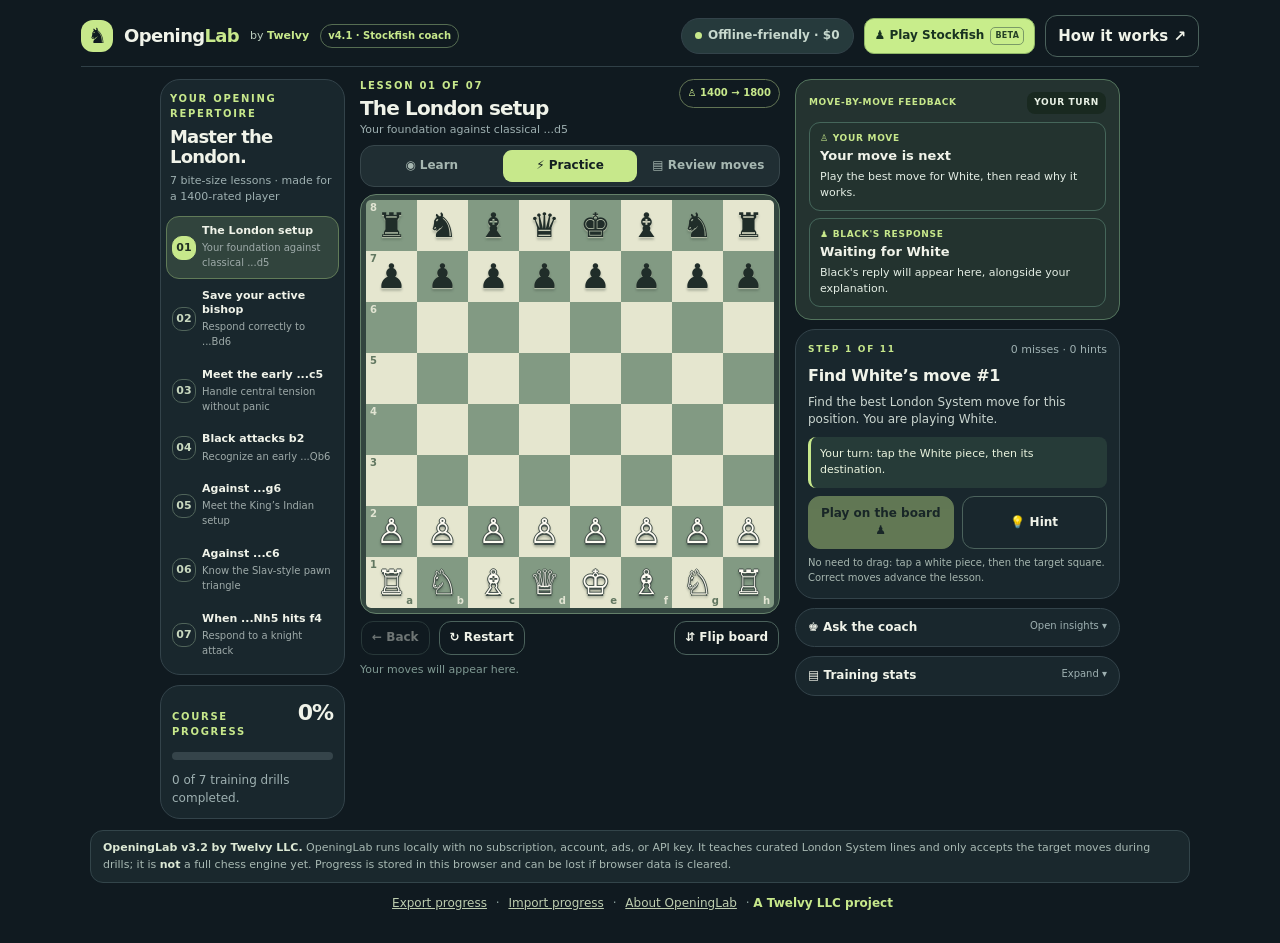
==== index.html @ c85f2be0 "Point OpeningLab home to v4.1 engine-reviewed Stockfish mode" ====
<!doctype html>
<html lang="en">
<head>
  <meta charset="utf-8" />
  <meta name="viewport" content="width=device-width, initial-scale=1, viewport-fit=cover" />
  <meta name="theme-color" content="#101a20" />
  <meta name="description" content="OpeningLab: a free, offline-first London System chess opening trainer." />
  <link rel="manifest" href="manifest.json" />
  <link rel="icon" type="image/svg+xml" href="favicon.svg" />
  <title>OpeningLab by Twelvy LLC · Practice the London</title>
  <style>
    :root { --bg:#101a20;--panel:#19272d;--panel2:#203038;--stroke:#33434a;--muted:#9eb0b1;--text:#f0f3e9;--accent:#c7e88b;--accent2:#94ba68;--cream:#f6ebd0;--dark-square:#829a83;--light-square:#e5e6cf;--bad:#f7a696;--gold:#e6c681;--radius:20px; }
    *{box-sizing:border-box}html{scroll-behavior:smooth}body{margin:0;background:var(--bg);color:var(--text);font:15px/1.48 -apple-system,BlinkMacSystemFont,"Segoe UI",system-ui,sans-serif}button,input{font:inherit}button{cursor:pointer}button:disabled{opacity:.42;cursor:not-allowed}button:focus-visible,input:focus-visible{outline:3px solid var(--accent);outline-offset:3px}button:active:not(:disabled){transform:translateY(1px)}.app{max-width:1450px;margin:0 auto;padding:22px 25px 60px}.topbar{display:flex;justify-content:space-between;align-items:center;gap:16px;padding:4px 0 25px;border-bottom:1px solid #304047}.brand{display:flex;align-items:center;gap:11px;font-size:21px;font-weight:800;letter-spacing:-.65px}.brand .logomark{background:var(--accent);width:37px;height:37px;display:grid;place-items:center;border-radius:12px;color:var(--bg);font-size:24px}.brand em{color:var(--accent);font-style:normal}.topright{display:flex;gap:10px;align-items:center}.pill{padding:8px 13px;background:#263a3c;border:1px solid var(--stroke);border-radius:50px;color:#c7d8ce;font-size:12px;font-weight:700}.online-dot{display:inline-block;width:7px;height:7px;border-radius:50%;background:var(--accent);margin-right:6px}.outline{border:1px solid #4b625c;background:transparent;color:var(--text);border-radius:12px;padding:9px 12px;font-weight:650}.outline:hover{background:#2c3d42}.layout{display:grid;grid-template-columns:minmax(230px,275px) minmax(320px,1fr) minmax(260px,318px);gap:21px;margin-top:24px;align-items:start}.sidebar,.board-panel,.coach-panel{min-width:0}.card{background:var(--panel);border:1px solid var(--stroke);border-radius:var(--radius);overflow:hidden}.side-head{padding:21px 19px 12px}.eyebrow{text-transform:uppercase;letter-spacing:1.7px;color:var(--accent);font-size:10px;font-weight:900}.side-head h1{font-size:23px;line-height:1.14;letter-spacing:-.8px;margin:7px 0 8px}.side-head p{margin:0;color:var(--muted);font-size:13px}.course-list{padding:3px 10px 14px}.course-button{width:100%;text-align:left;background:transparent;border:1px solid transparent;border-radius:13px;padding:11px 10px;color:var(--text);display:flex;gap:11px;align-items:center;margin-top:3px;transition:.15s}.course-button:hover{background:#293b41}.course-button.active{background:#31443d;border-color:#617b58}.course-number{flex:0 0 30px;height:30px;display:grid;place-items:center;border-radius:10px;border:1px solid #50645a;color:#c8d8bf;font-weight:800;font-size:12px}.course-button.active .course-number{background:var(--accent);color:#213023;border-color:var(--accent)}.course-info{flex:1;min-width:0}.course-title{font-weight:750;font-size:13px;line-height:1.28}.course-sub{color:#9eaaa9;font-size:11px;margin-top:3px}.check{color:var(--accent);font-weight:900;font-size:18px}.progress-card{margin-top:17px;padding:18px}.progress-top{display:flex;justify-content:space-between;align-items:baseline}.progress-top strong{font-size:27px;letter-spacing:-1px}.progress-track{height:8px;border-radius:10px;background:#35444a;margin:12px 0;overflow:hidden}.progress-fill{height:100%;background:var(--accent);border-radius:10px;transition:width .3s}.progress-card p{color:var(--muted);font-size:12px;margin:0}.board-title{display:flex;justify-content:space-between;gap:12px;align-items:flex-start;margin-bottom:15px}.board-title h2{font-size:25px;letter-spacing:-.85px;line-height:1.1;margin:5px 0}.board-title p{margin:0;color:var(--muted);font-size:12px}.level-tag{padding:8px 12px;border:1px solid #627454;border-radius:30px;color:var(--accent);font-size:11px;white-space:nowrap;font-weight:800}.mode-tabs{display:flex;gap:5px;background:#202e33;border:1px solid #37464b;padding:5px;border-radius:14px;margin:0 0 16px}.mode-btn{flex:1;border:0;background:transparent;color:#a6b7b1;padding:10px 5px;border-radius:9px;font-size:12px;font-weight:800}.mode-btn.active{color:#142021;background:var(--accent)}.board-frame{padding:10px;background:#32453f;border:1px solid #64806a;border-radius:16px;box-shadow:0 13px 30px #0003}.board{width:100%;aspect-ratio:1;display:grid;grid-template-columns:repeat(8,1fr);grid-template-rows:repeat(8,1fr);overflow:hidden;border-radius:5px;touch-action:manipulation}.sq{position:relative;min-width:0;border:0;border-radius:0;padding:0;display:flex;align-items:center;justify-content:center;background:var(--light-square);color:#1e2729;user-select:none;-webkit-user-select:none}.sq.dark{background:var(--dark-square)}.sq.selected{background:#cad88b!important}.sq.last{box-shadow:inset 0 0 0 999px #f5db5954}.sq.hint{box-shadow:inset 0 0 0 4px #f4ee8f}.sq:focus-visible{outline:3px solid #fbe9a3;outline-offset:-3px;z-index:3}.piece{line-height:1;font-size:clamp(25px,4vw,53px);font-family:"Apple Symbols","Segoe UI Symbol","DejaVu Sans",serif;filter:drop-shadow(0 2px 1px #26322950);pointer-events:none}.piece.white{color:#fffdf4;text-shadow:0 2px #414d49,1px 0 #46524c,-1px 0 #46524c,0 -1px #46524c}.piece.black{color:#202d29;text-shadow:0 1px 1px #e8ead2a8}.coord{position:absolute;pointer-events:none;opacity:.82;font-size:10px;font-weight:900;line-height:1}.coord.rank{top:3px;left:4px}.coord.file{right:4px;bottom:2px}.sq.dark .coord{color:#f7f5e4}.sq:not(.dark) .coord{color:#455f49}.board-footer{display:flex;align-items:center;gap:9px;margin:12px 1px 0}.board-footer .outline{padding:9px 11px;font-size:12px}.board-footer .spacer{flex:1}.move-ledger{font-size:12px;min-height:35px;color:#b5c7bf;line-height:1.9;margin-top:10px;word-break:break-word}.move-ledger strong{color:var(--cream)}.lesson-box{padding:20px;margin-top:18px}.lesson-top{display:flex;align-items:center;justify-content:space-between;gap:10px}.lesson-box h3{font-size:19px;margin:8px 0 9px;letter-spacing:-.3px}.lesson-box p{color:#cbd6d0;font-size:13px;margin:0 0 16px;min-height:36px}.instruction{padding:12px 13px;background:#263b38;border-left:3px solid var(--accent);border-radius:8px;color:#eaf3de;font-size:13px;margin-bottom:15px}.instruction.bad{background:#413533;border-left-color:var(--bad);color:#ffe2da}.instruction.good{background:#294235}.primary{background:var(--accent);border:1px solid var(--accent);color:#18251f;font-weight:850;border-radius:12px;padding:12px 18px}.primary:hover{background:#ddf5b7}.actions{display:flex;flex-wrap:wrap;gap:8px}.actions button{flex:1;min-width:105px}.actions .outline{font-size:13px}.tiny{color:var(--muted);font-size:11px}.coach-panel .coach-card{padding:19px}.section-h{display:flex;align-items:center;gap:9px}.section-h .symbol{font-size:22px;color:var(--accent)}.section-h strong{font-size:16px}.coach-sub{font-size:12px;color:var(--muted);margin:8px 0 17px}.coach-portrait{display:flex;gap:12px;align-items:center;margin-bottom:14px}.coach-avatar{background:#395345;border-radius:13px;width:40px;height:40px;display:grid;place-items:center;font-size:23px}.coach-name{font-weight:800}.coach-label{font-size:11px;color:var(--muted)}.bubble{padding:14px;background:#29383d;border:1px solid #3f5250;border-radius:13px;font-size:13px;color:#e0e9de;min-height:108px}.bubble strong{color:var(--accent)}.coach-q{display:grid;gap:8px;margin-top:13px}.coach-q button{background:#26353b;border:1px solid #445752;color:var(--text);text-align:left;border-radius:11px;padding:11px 12px;font-size:12px;font-weight:680}.coach-q button:hover{border-color:var(--accent)}.coach-questions{margin:15px 0 7px;color:var(--muted);font-size:11px;text-transform:uppercase;font-weight:850;letter-spacing:1px}.stats{margin-top:17px;padding:18px}.stat-grid{display:grid;grid-template-columns:1fr 1fr;gap:13px;margin-top:12px}.stat-grid strong{font-size:24px;letter-spacing:-1px}.stat-grid span{display:block;color:var(--muted);font-size:11px}.streak-note{border-top:1px solid var(--stroke);padding-top:13px;margin-top:13px;color:var(--muted);font-size:12px}.notice{padding:14px 17px;max-width:1100px;margin:23px auto 0;background:#1a282d;border:1px solid #33454a;border-radius:13px;font-size:12px;color:#a8b9b3}.notice strong{color:#dce8d4}.notice a{color:var(--accent)}.sr-only{position:absolute!important;width:1px;height:1px;overflow:hidden;clip:rect(0,0,0,0);white-space:nowrap}.completion{padding:12px 15px;border:1px solid #738b5d;background:#304539;border-radius:13px;margin-bottom:13px}.completion strong{color:var(--accent);display:block}.completion p{min-height:0;margin:3px 0 0}.kicker{color:#b4c39d;font-size:11px;text-transform:uppercase;letter-spacing:1.5px;font-weight:900}.tip{font-size:11px;color:#a6b6af;margin-top:12px}.kbd{background:#273840;border:1px solid #4a5b5d;border-radius:6px;padding:1px 5px;color:#dbe3d9}.footer-links{text-align:center;font-size:12px;color:#8a9f9b;margin-top:20px}.footer-links button{background:transparent;border:0;text-decoration:underline;color:#bdcdaf;padding:5px}.toast{position:fixed;bottom:24px;left:50%;transform:translateX(-50%);border-radius:12px;background:#243c34;color:#eef6e5;border:1px solid #7caa78;padding:13px 20px;box-shadow:0 15px 30px #0009;z-index:9;max-width:90%;font-size:13px;display:none}.toast.show{display:block}.sr-title{position:absolute;left:-9999px}
    @media(max-width:1180px){.layout{grid-template-columns:minmax(180px,240px) minmax(340px,1fr)}.coach-panel{grid-column:2;display:grid;grid-template-columns:1fr 1fr;gap:15px}.coach-panel .stats{margin-top:0}.piece{font-size:clamp(29px,5vw,50px)}}
    @media(max-width:770px){.app{padding:13px 13px 55px}.topbar{padding:5px 2px 15px}.brand{font-size:20px}.topright .pill{display:none}.layout{display:flex;flex-direction:column;gap:16px;margin-top:17px}.sidebar,.board-panel,.coach-panel{width:100%}.side-head{padding:17px 16px 8px}.side-head h1{font-size:20px}.course-list{display:flex;overflow-x:auto;gap:8px;padding:2px 12px 13px;scroll-snap-type:x mandatory}.course-button{flex:0 0 170px;scroll-snap-align:start;align-items:flex-start}.course-number{display:none}.course-sub{font-size:10px}.sidebar .progress-card{display:none}.board-title h2{font-size:23px}.board-frame{padding:6px}.piece{font-size:clamp(29px,9vw,46px)}.coord{font-size:9px}.board-footer .outline{font-size:11px}.coach-panel{display:flex;flex-direction:column}.coach-panel .stats{margin-top:0}.stat-grid{grid-template-columns:repeat(3,1fr)}.lesson-box{margin-top:14px;padding:16px}.actions button{min-width:0}.tip{font-size:11px}}
    @media(min-width:771px) and (max-width:950px){.layout{grid-template-columns:1fr 1.6fr}.piece{font-size:clamp(26px,5vw,45px)}}
    @media(prefers-reduced-motion:reduce){*{scroll-behavior:auto!important;transition:none!important}}
  
/* OpeningLab v3.1: compact practice-first layout */
.app{width:100%;max-width:1150px;margin:auto;padding:12px 16px 25px}
.topbar{padding:3px 0 9px}.brand{font-size:18px}.brand .logomark{width:32px;height:32px;font-size:21px}
.brand-credit{font-size:11px;letter-spacing:0;font-weight:500;color:#baccbd}.brand-credit strong{color:var(--accent)}
.release-tag{font-size:10px;font-weight:800;color:var(--accent);border:1px solid #566d52;border-radius:20px;padding:4px 7px;letter-spacing:0;white-space:nowrap}
.layout{display:grid;grid-template-columns:185px 420px minmax(275px,325px);gap:15px;align-items:start;justify-content:center;margin-top:12px}
.board-title{margin-bottom:7px}.board-title h2{font-size:20px;margin:3px 0}.board-title p{font-size:11px}
.level-tag{font-size:10px;padding:6px 8px}.mode-tabs{margin:0 0 7px;padding:4px}.mode-btn{padding:7px 4px;font-size:12px}
.board-frame{width:100%;padding:5px;max-width:420px;box-shadow:none;margin:auto}.board{width:100%;max-width:408px}.piece{font-size:clamp(25px,2.65vw,43px)}
.board-footer{margin-top:7px}.board-footer .outline{padding:7px 10px}.move-ledger{margin-top:5px;min-height:22px;max-height:38px;font-size:11px;overflow:hidden}
.side-head{padding:12px 9px 7px}.side-head h1{font-size:18px;margin:5px 0}.side-head p{font-size:11px}
.course-list{padding:2px 5px 8px}.course-button{padding:7px 5px;gap:6px;margin-top:2px}
.course-number{flex-basis:24px;width:24px;height:24px;font-size:11px}.course-title{font-size:11px}.course-sub{font-size:10px}
.progress-card{margin-top:10px;padding:11px}.progress-top strong{font-size:22px}
.coach-panel{display:flex;flex-direction:column;gap:9px}
.move-feedback{background:#263c33;border:1px solid #5d8569;border-radius:16px;padding:12px 13px}
.move-feedback[data-tone=wrong]{background:#462e2f;border-color:#b96b5a}
.move-feedback[data-tone=hint]{background:#413b29;border-color:#baa063}
.move-feedback[data-tone=black]{background:#283844;border-color:#638eab}
.move-feedback[data-tone=great]{background:#274633;border-color:#7ba873}
.feedback-heading{display:flex;justify-content:space-between;align-items:center;gap:8px;color:var(--accent);font-weight:900;font-size:9px;letter-spacing:.07em;margin-bottom:8px}
#turnChip{color:#e9f1e5;background:#192920;border-radius:8px;padding:4px 7px}
.feedback-title{font-weight:900;font-size:18px;line-height:1.25}
.feedback-copy{color:#e5ebe2;font-size:12px;line-height:1.45;margin-top:6px}
.next-lesson{width:100%;margin-top:9px;padding:8px}
.next-lesson[hidden]{display:none}
.lesson-box{margin:0;padding:12px}.lesson-box h3{font-size:16px;margin:6px 0}
.lesson-box p{min-height:0;font-size:12px;margin:0 0 8px}
.lesson-top .eyebrow{font-size:9px}.instruction{padding:9px;font-size:11px;margin-bottom:8px}
.actions .primary,.actions .outline{font-size:12px;padding:8px 9px}.tip{font-size:10px;margin-top:7px}
.coach-panel .coach-card,.coach-panel .stats{margin:0;padding:0}
.expand-summary{cursor:pointer;list-style:none;padding:10px 12px;display:flex;justify-content:space-between;gap:6px;font-size:12px;font-weight:800}
.expand-summary::-webkit-details-marker{display:none}.expand-summary span{color:var(--muted);font-size:10px;font-weight:500}
.coach-inner,.stats-inner{padding:3px 12px 12px}.coach-portrait{display:none}.coach-inner .section-h{display:none}.coach-sub{margin:2px 0 8px}
.bubble{min-height:0;padding:10px}.coach-questions{margin:9px 0 5px}.coach-q{gap:5px;margin-top:7px}.coach-q button{padding:8px}
.stat-grid{margin-top:6px}.notice{padding:9px 12px;margin-top:11px;font-size:11px}.footer-links{margin-top:7px}
.credit{color:var(--accent);font-weight:800}
.quick-feedback{display:none}
@media (min-width:751px) and (max-width:1120px){
 .layout{grid-template-columns:minmax(330px,420px) minmax(275px,325px)}
 .sidebar{grid-column:1 / -1}.sidebar .card:first-child{display:flex;align-items:center}
 .side-head{width:160px;flex-shrink:0}.side-head p{display:none}
 .course-list{display:flex;gap:5px;min-width:0;overflow-x:auto;flex:1;padding:5px}
 .course-button{flex:0 0 135px}.course-number,.course-sub{display:none}
 .sidebar .progress-card{display:none}.board-panel{grid-column:1}.coach-panel{grid-column:2}
}
@media(max-width:750px){
 .app{padding:8px 10px 25px}.topbar{padding-bottom:6px}.brand{font-size:17px}.release-tag{display:none}
 .topright .pill{display:none}.topright #helpButton{display:none}
 .layout{display:flex;flex-direction:column;gap:8px;margin-top:8px}
 .sidebar,.board-panel,.coach-panel{width:100%}
 .sidebar .progress-card{display:none}.side-head{padding:8px 9px 3px}.side-head h1{font-size:16px;margin:0}.side-head p{display:none}
 .course-list{display:flex;overflow-x:auto;gap:5px;padding:4px 5px 6px}
 .course-button{flex:0 0 130px;padding:6px}.course-number,.course-sub{display:none}
 .board-title{margin-bottom:6px}.level-tag{display:none}.mode-tabs{margin-bottom:6px}
 .board-frame{max-width:390px}.board{max-width:378px}.piece{font-size:clamp(27px,8vw,42px)}
 .quick-feedback{display:flex;align-items:center;gap:8px;border:1px solid #5b8967;background:#2b4336;border-radius:10px;padding:8px 9px;margin-bottom:7px;font-size:11px;line-height:1.35}
 .quick-feedback strong{flex:0 0 37%;font-size:11px}.quick-feedback span{display:-webkit-box;-webkit-line-clamp:2;-webkit-box-orient:vertical;overflow:hidden}
 .quick-feedback[data-tone=wrong]{background:#462e2f;border-color:#b96b5a}
 .quick-feedback[data-tone=hint]{background:#413b29;border-color:#baa063}
 .quick-feedback[data-tone=black]{background:#283844;border-color:#638eab}
 .coach-panel .move-feedback{display:none}
 .lesson-box{padding:11px}.feedback-copy{font-size:11px}
}
@media(max-width:385px){.brand-credit{font-size:10px}.brand{gap:7px}}

/* 3.2: retain both sides' explanations, and animate feedback updates */
.story-stack{display:flex;flex-direction:column;gap:7px}
.story-event{border-radius:11px;padding:9px 10px;background:#1c302c;border:1px solid #527b5b;overflow-wrap:anywhere}
.story-event[data-tone=black]{background:#233641;border-color:#6186a0}
.story-event[data-tone=wrong]{background:#482f2d;border-color:#b96b5a}
.story-event[data-tone=hint]{background:#413b29;border-color:#bfa56f}
.story-event[data-tone=waiting],.story-event[data-tone=ready]{background:#23332f;border-color:#45665a}
.story-event[hidden],.mobile-story-row[hidden]{display:none!important}
.story-label{font-size:9px;letter-spacing:.08em;font-weight:900;color:#c7e88b;margin-bottom:3px}
.story-event[data-tone=black] .story-label{color:#afd6ee}
.story-event[data-tone=wrong] .story-label{color:#f8b5aa}
.story-title{font-size:13px;font-weight:850;line-height:1.3}
.story-copy{font-size:11px;color:#e3ede4;margin-top:4px;line-height:1.45}
.story-enter{animation:story-arrive .38s ease-out both}
@keyframes story-arrive{from{opacity:.55;transform:translateY(7px)}to{opacity:1;transform:translateY(0)}}
.move-feedback{background:#243330;border-color:#53745d}.move-feedback[data-tone=black],.move-feedback[data-tone=wrong],.move-feedback[data-tone=hint],.move-feedback[data-tone=great]{background:#243330;border-color:#53745d}
@media(max-width:750px){
 .quick-feedback{display:grid;gap:5px;background:transparent!important;border:0!important;padding:0!important}
 .mobile-story-row{display:grid;grid-template-columns:42% minmax(0,1fr);gap:5px;align-items:start;background:#264036;border:1px solid #67836b;border-radius:9px;padding:7px 9px;font-size:11px;line-height:1.35}
 .mobile-story-row strong{font-size:11px;color:#d4efa4}
 .mobile-story-row span{font-size:11px;color:#f0f3e9;display:block;overflow:visible;white-space:normal}
 .mobile-story-row[data-tone=black]{background:#243a45;border-color:#6088a2}
 .mobile-story-row[data-tone=wrong]{background:#4b3031;border-color:#b96b5a}
 .mobile-story-row[data-tone=hint]{background:#443c29;border-color:#bfa56f}
 .mobile-story-row[data-tone=waiting]{opacity:.8}
}
@media(prefers-reduced-motion:reduce){.story-enter{animation:none}}

.engine-link{display:inline-flex;align-items:center;gap:6px;padding:8px 10px;border-radius:10px;border:1px solid #8fb666;background:#c8ed8b;color:#193321;text-decoration:none;font-weight:900;font-size:12px;white-space:nowrap}
.engine-link:hover{background:#e1f9b7}
.engine-beta{font-size:8px;color:#254126;border:1px solid #7a9a66;border-radius:5px;padding:2px 4px;letter-spacing:.04em}
@media(max-width:750px){.engine-link{font-size:10px;padding:7px}.engine-beta{display:none}}
</style>
</head>
<body>
  <div class="app">
    <header class="topbar"><div class="brand"><span class="logomark" aria-hidden="true">♞</span><span>Opening<em>Lab</em></span><span class="brand-credit">by <strong>Twelvy</strong></span><span class="release-tag">v4.1 · Stockfish coach</span></div><div class="topright"><span class="pill"><span class="online-dot"></span>Offline-friendly · $0</span><a class="engine-link" href="./play-v4-1.html">♟ Play Stockfish <span class="engine-beta">BETA</span></a><button class="outline" id="helpButton" type="button">How it works ↗</button></div></header>
    <main class="layout">
      <aside class="sidebar">
        <section class="card"><div class="side-head"><div class="eyebrow">Your opening repertoire</div><h1>Master the London.</h1><p>7 bite-size lessons · made for a 1400-rated player</p></div><nav aria-label="Opening lessons" class="course-list" id="courseList"></nav></section>
        <section class="card progress-card"><div class="progress-top"><span class="eyebrow">Course progress</span><strong id="progressNumber">0%</strong></div><div class="progress-track"><div id="progressBar" class="progress-fill" style="width:0%"></div></div><p id="progressCopy">Complete your first drill to start tracking progress.</p></section>
      </aside>
      <section class="board-panel">
        <div class="board-title"><div><div class="eyebrow" id="lessonSection">Lesson 01 of 07</div><h2 id="lessonTitle">The London setup</h2><p id="lessonSummary">Know your setup before memorizing variations.</p></div><span class="level-tag">♙ 1400 → 1800</span></div>
        <div class="mode-tabs" role="group" aria-label="Training mode"><button class="mode-btn active" type="button" data-mode="learn" aria-pressed="true">◉ Learn</button><button class="mode-btn" type="button" data-mode="practice" aria-pressed="false">⚡ Practice</button><button class="mode-btn" type="button" data-mode="review" aria-pressed="false">▤ Review moves</button></div>
        <div id="quickFeedback" class="quick-feedback" aria-live="polite">
          <div class="mobile-story-row" id="quickWhiteCard" data-tone="ready"><strong id="quickTitle">♙ Your move</strong><span id="quickBody">Tap a White piece.</span></div>
          <div class="mobile-story-row" id="quickBlackCard" data-tone="waiting"><strong id="quickBlackTitle">♟ Black's reply</strong><span id="quickBlackBody">Waiting for White.</span></div>
          <div class="mobile-story-row" id="quickMistakeCard" data-tone="wrong" hidden><strong id="quickMistakeTitle"></strong><span id="quickMistakeBody"></span></div>
        </div>
        <div class="board-frame"><div class="board" id="board" role="grid" aria-label="Chess board. Tap a piece then its destination."></div></div>
        <div class="board-footer"><button class="outline" id="backButton" type="button">← Back</button><button class="outline" id="resetButton" type="button">↻ Restart</button><span class="spacer"></span><button class="outline" id="flipButton" type="button">⇵ Flip board</button></div>
        <div class="move-ledger" id="moveLedger" aria-live="polite"></div>
      </section>
      <aside class="coach-panel">
        <section class="card move-feedback" id="moveFeedback" data-tone="ready" aria-live="polite">
          <div class="feedback-heading"><span>MOVE-BY-MOVE FEEDBACK</span><span id="turnChip">YOUR TURN</span></div>
          <div class="story-stack">
            <div class="story-event" id="whiteStoryCard" data-tone="ready">
              <div class="story-label">♙ YOUR MOVE</div>
              <div class="story-title" id="feedbackWhiteTitle">Your move is next</div>
              <div class="story-copy" id="feedbackWhiteBody">Choose a move on the board to get an explanation.</div>
            </div>
            <div class="story-event" id="blackStoryCard" data-tone="waiting">
              <div class="story-label">♟ BLACK'S RESPONSE</div>
              <div class="story-title" id="feedbackBlackTitle">Waiting for White</div>
              <div class="story-copy" id="feedbackBlackBody">Black's explanation will appear here without replacing yours.</div>
            </div>
            <div class="story-event story-mistake" id="mistakeStoryCard" data-tone="wrong" hidden>
              <div class="story-label">↻ PREVIOUS TRY / HINT</div>
              <div class="story-title" id="feedbackMistakeTitle"></div>
              <div class="story-copy" id="feedbackMistakeBody"></div>
            </div>
          </div>
          <button type="button" id="nextLessonButton" class="primary next-lesson" hidden>Next lesson →</button>
        </section>
        <section class="card lesson-box"><div class="lesson-top"><span class="eyebrow" id="phaseLabel">Step 1 of 12</span><span class="tiny" id="scoreLabel">Learn at your own pace</span></div><h3 id="stepTitle">Take control of the center</h3><p id="stepText"></p><div id="completionArea"></div><div id="instruction" class="instruction" role="status" aria-live="polite"></div><div class="actions"><button id="mainAction" class="primary" type="button">Show next move →</button><button id="hintButton" class="outline" type="button">💡 Hint</button></div><div class="tip" id="interactionTip">Tap a piece and then its target square, or use “Show next move”.</div></section>
        <details class="card coach-card"><summary class="expand-summary">♚ Ask the coach <span>Open insights ▾</span></summary><div class="coach-inner"><div class="section-h"><span class="symbol">✦</span><strong>Your opening coach</strong></div><p class="coach-sub">Instant explanations for this position · works offline</p><div class="coach-portrait"><div class="coach-avatar">♚</div><div><div class="coach-name">Coach Lab</div><div class="coach-label">London System study companion</div></div></div><div class="bubble" id="coachBubble" aria-live="polite"><strong>Let's get started!</strong><br>Choose a question below to understand the position.</div><div class="coach-questions">Ask about this position</div><div class="coach-q"><button type="button" data-question="why">↗ Why this move?</button><button type="button" data-question="threat">⚑ What is Black trying to do?</button><button type="button" data-question="plan">♜ What's my plan?</button><button type="button" data-question="mistake">↻ What mistakes should I avoid?</button></div><p class="tiny" style="margin:14px 0 0">This version uses authored chess lessons, not a paid AI API. A conversational engine coach can be added later.</p></div></details>
        <details class="card stats"><summary class="expand-summary">▤ Training stats <span>Expand ▾</span></summary><div class="stats-inner"><div class="eyebrow">Your training stats</div><div class="stat-grid"><div><strong id="completedStat">0/7</strong><span>Drills finished</span></div><div><strong id="attemptStat">0</strong><span>Practice runs</span></div><div><strong id="accuracyStat">—</strong><span>Best accuracy*</span></div></div><div class="streak-note">⭐ Build consistency by revisiting lines you miss. <small>*Accuracy scores reflect the guided drills, not game performance.</small></div></div></details>
      </aside>
    </main>
    <div class="notice"><strong>OpeningLab v3.2 by Twelvy LLC.</strong> OpeningLab runs locally with no subscription, account, ads, or API key. It teaches curated London System lines and only accepts the target moves during drills; it is <strong>not</strong> a full chess engine yet. Progress is stored in this browser and can be lost if browser data is cleared.</div>
    <footer class="footer-links"><button type="button" id="exportButton">Export progress</button> · <button type="button" id="importButton">Import progress</button> · <button type="button" id="aboutButton">About OpeningLab</button> · <span class="credit">A Twelvy LLC project</span><input type="file" id="importInput" accept="application/json,.json" hidden /></footer>
  </div>
  <div id="toast" class="toast" role="alert"></div>
  <script>
  'use strict';
  // All opening lines are curated, guided drills. No claim of unrestricted rules validation.
  const L = (id,title,subtitle,plan,mistake,steps) => ({id,title,subtitle,plan,mistake,steps:steps.map(s=>({side:s[0],from:s[1],to:s[2],san:s[3],title:s[4],why:s[5],threat:s[6]||''}))});
  const LESSONS = [
    L('setup','The London setup','Your foundation against classical ...d5',
      'Get d4, Bf4, e3, Nf3, c3 and Nbd2 in place. Finish development, castle, then choose a useful central break (e4) when it is prepared.',
      'Do not autopilot every setup move. Watch for ...c5, ...Qb6 and ...Nh5. Also, avoid locking in your dark-squared bishop with e3 before it reaches f4.',[
      ['w','d2','d4','d4','Claim central space','The d-pawn takes central space and opens the diagonal for your dark-squared bishop.'],
      ['b','d7','d5','d5','Black matches your center','Black stakes out e4 and puts pressure on the central squares.','Black wants active central play and may later challenge d4 with ...c5.'],
      ['w','c1','f4','Bf4','Develop the bishop first','The signature London move: develop your dark-squared bishop outside the pawn chain before playing e3.'],
      ['b','g8','f6','Nf6','Black develops naturally','...Nf6 puts pressure on e4 and prepares kingside castling.','Black develops with tempo and may soon attack d4.'],
      ['w','e2','e3','e3','Support the pawn chain','Now e3 is comfortable: your c1-bishop is already active on f4. This frees f1 for your other bishop.'],
      ['b','e7','e6','e6','Black reinforces d5','Black creates a solid pawn center and opens the path for the f8-bishop.'],
      ['w','g1','f3','Nf3','Develop and control e5','Nf3 supports d4, controls e5 and helps you castle sooner.'],
      ['b','c7','c5','c5','Black challenges d4','...c5 is a typical London test. Your center needs attention.','Black is challenging the d4 pawn and seeking counterplay on the queenside.'],
      ['w','c2','c3','c3','Give d4 a firm base','c3 reinforces d4 and builds the classic London triangle of pawns on c3, d4 and e3.'],
      ['b','b8','c6','Nc6','Black increases central pressure','Black develops the queenside knight and supports play against d4.','Black may push ...Qb6 or trade on d4 next.'],
      ['w','b1','d2','Nbd2','Connect your pieces','Nbd2 supports the e4 break while keeping the c-pawn on c3. From here look to Bd3, O-O and Ne5.']
    ]),
    L('bishop','Save your active bishop','Respond correctly to ...Bd6',
      'Keep the London bishop active. When Black offers to exchange it with ...Bd6, decide deliberately whether to retreat to g3, trade, or change plans.',
      'Do not abandon the bishop automatically. If you retreat to g3, remember Black may still challenge it with ...Nh5.',[
      ['w','d2','d4','d4','Set up your center','Start by claiming d4.'],
      ['b','g8','f6','Nf6','Flexible response','Black develops without committing the d-pawn yet.'],
      ['w','c1','f4','Bf4','Bring out your bishop','Bf4 is your recognizable London development.'],
      ['b','d7','d5','d5','Black contests the center','Black chooses a classical pawn structure.'],
      ['w','e2','e3','e3','Build behind your bishop','Your bishop stays active outside the e3–d4 pawn chain.'],
      ['b','e7','e6','e6','Prepare ...Bd6','The pawn move opens the diagonal from f8 via e7 to d6.','Black may try to exchange your well-placed bishop.'],
      ['w','g1','f3','Nf3','Keep developing','Nf3 improves your king safety and central grip.'],
      ['b','f8','d6','Bd6','Black asks a question','The bishop on d6 attacks the white bishop on f4 along the d6–e5–f4 diagonal.','Black threatens to swap dark-squared bishops with ...Bxf4.'],
      ['w','f4','g3','Bg3','Preserve the bishop','Bg3 keeps the bishop and invites Black to decide whether it really wants a trade.'],
      ['b','e8','g8','O-O','Black castles','Black gets its king safe and completes the kingside.'],
      ['w','f1','d3','Bd3','Aim toward Black’s king','Bd3 coordinates with your bishop on g3 and eyes the kingside.'],
      ['b','c7','c5','c5','Black hits the center','...c5 threatens your d4 support.','Black tries to challenge your central structure.'],
      ['w','c2','c3','c3','Hold d4','c3 keeps your central pawn strong and lets you continue developing.']
    ]),
    L('earlyc5','Meet the early ...c5','Handle central tension without panic',
      'When Black plays an early ...c5, understand what happens to your center. In this line, exd4 restores a pawn on d4 after ...cxd4, then you develop calmly.',
      'Do not ignore a pawn capture on d4. Recapture sensibly before launching a kingside attack.',[
      ['w','d2','d4','d4','Open with d4','Put a pawn in the center.'],
      ['b','g8','f6','Nf6','Black develops','Black prepares to put direct pressure on d4.'],
      ['w','c1','f4','Bf4','London bishop','Develop it before closing the chain.'],
      ['b','c7','c5','c5','Early central challenge','Black attacks d4 immediately.','Black is threatening to exchange its c-pawn for your d-pawn.'],
      ['w','e2','e3','e3','Prepare the recapture','e3 frees your bishop and makes exd4 available if Black captures on d4.'],
      ['b','c5','d4','cxd4','Black exchanges in the center','Black has traded the c-pawn for your d-pawn.','The pawn on d4 now belongs to Black.'],
      ['w','e3','d4','exd4','Take back the center','Recapture with the e-pawn. Your pawn is back on d4 and the e-file is more open.'],
      ['b','d7','d5','d5','Black occupies d5','Black now builds a solid center with d5.'],
      ['w','g1','f3','Nf3','Continue development','Improve the knight instead of rushing to attack.'],
      ['b','b8','c6','Nc6','Black develops','The knight can help put more pressure on d4.'],
      ['w','c2','c3','c3','Reinforce d4','The c-pawn supports your central pawn once again.'],
      ['b','c8','f5','Bf5','Black’s bishop gets active','This bishop reaches f5 before ...e6 is played.'],
      ['w','b1','d2','Nbd2','Finish your base','Nbd2 coordinates your pieces and prepares flexible development.']
    ]),
    L('queen','Black attacks b2','Recognize an early ...Qb6',
      'When the queen attacks b2, stop playing routine moves. Check the concrete threat first; b3 is a simple defensive choice in this illustrative line.',
      'Do not rush Nf3 or c3 without checking whether b2 is actually hanging. Queen moves demand calculation.',[
      ['w','d2','d4','d4','Start in the center','Play d4 to take space.'],
      ['b','d7','d5','d5','Black matches','A classical response.'],
      ['w','c1','f4','Bf4','Activate the bishop','Place your London bishop on f4.'],
      ['b','c7','c5','c5','Black increases pressure','...c5 attacks the center and also clears the queen’s route to b6.'],
      ['w','e2','e3','e3','Stay flexible','Support d4 and open lines for the kingside bishop.'],
      ['b','d8','b6','Qb6','The queen eyes b2','The queen moves along d8–c7–b6 and attacks the b2 pawn.','Black is threatening ...Qxb2.'],
      ['w','b2','b3','b3','Defend the b-pawn','b3 is a straightforward way to keep b2 from being captured. It is a practical training response, not the only good option.'],
      ['b','b8','c6','Nc6','Black adds a piece','...Nc6 supports pressure on d4.'],
      ['w','g1','f3','Nf3','Resume development','With b2 addressed, you can keep developing normally.'],
      ['b','g8','f6','Nf6','Black gets ready to castle','A natural developing move.'],
      ['w','c2','c3','c3','Keep the center solid','Reinforce d4 while your position remains compact.']
    ]),
    L('fianchetto','Against ...g6','Meet the King’s Indian setup',
      'Play your usual London moves, but respect Black’s fianchetto and potential ...e5 break. Finish development and prepare a measured central response.',
      'Don’t launch pawns at the kingside before completing development. Against ...g6, the long diagonal matters.',[
      ['w','d2','d4','d4','Control the center','Build your central claim.'],
      ['b','g8','f6','Nf6','Black is flexible','Black develops a knight.'],
      ['w','c1','f4','Bf4','London bishop','Take your bishop outside the chain.'],
      ['b','g7','g6','g6','A fianchetto is coming','Black plans to place its bishop on g7.','...Bg7 will put the bishop on a powerful long diagonal.'],
      ['w','e2','e3','e3','Connect your center','Prepare f1-bishop development.'],
      ['b','f8','g7','Bg7','Long-diagonal pressure','Black’s bishop points toward d4 and the queenside.','Black may follow with ...d6, ...e5 and central pressure.'],
      ['w','g1','f3','Nf3','Develop normally','Keep the king flexible and control e5.'],
      ['b','e8','g8','O-O','Black castles quickly','With knight and bishop out, Black can castle.'],
      ['w','f1','e2','Be2','Clear the way to castle','Develop the bishop calmly against the fianchetto.'],
      ['b','d7','d6','d6','Prepare ...e5','Black supports a central pawn break.','Black wants to challenge the center with ...e5.'],
      ['w','e1','g1','O-O','Secure your king','Castling brings your king to safety and connects you toward middlegame plans.'],
      ['b','b8','d7','Nbd7','Black supports ...e5','Black develops without committing the c-pawn.'],
      ['w','h2','h3','h3','Make a useful waiting move','h3 can give the bishop on f4 a retreat to h2 if ...Nh5 arrives.']
    ]),
    L('slav','Against ...c6','Know the Slav-style pawn triangle',
      'Against ...d5 and ...c6, continue your London setup, watch Black’s early ...Bf5, and preserve your bishop when challenged.',
      'Do not assume Black will play ...e6 before developing the c8-bishop. ...Bf5 is possible because that diagonal is open.',[
      ['w','d2','d4','d4','Claim central space','Open with d4.'],
      ['b','d7','d5','d5','Black challenges the center','Black occupies d5.'],
      ['w','c1','f4','Bf4','London bishop first','Get the bishop to f4 while the diagonal is clear.'],
      ['b','c7','c6','c6','Black builds a sturdy base','The ...c6–d5 pawn chain is characteristic of Slav-like structures.'],
      ['w','e2','e3','e3','Support the center','Protect d4 and open the path for your other bishop.'],
      ['b','g8','f6','Nf6','Black develops','A flexible kingside developing move.'],
      ['w','g1','f3','Nf3','Improve the knight','Nf3 controls e5 and helps with castling.'],
      ['b','c8','f5','Bf5','Black’s bishop is active','Unlike ...e6 first, Black gets its c8-bishop outside its pawn chain.'],
      ['w','c2','c3','c3','Reinforce d4','Make a stable London pawn center.'],
      ['b','e7','e6','e6','Black supports d5','Black can now develop the f8-bishop.'],
      ['w','b1','d2','Nbd2','Support central play','Nbd2 keeps your c-pawn flexible and supports an eventual e4.'],
      ['b','f8','d6','Bd6','Your bishop is challenged','Black’s bishop attacks f4 and offers a trade.','Black may capture the bishop on f4 next.'],
      ['w','f4','g3','Bg3','Protect your London bishop','Bg3 keeps your bishop and lets you decide when to exchange.']
    ]),
    L('knight','When ...Nh5 hits f4','Respond to a knight attack',
      'If Black aims a knight at your f4 bishop, recognize the attack. Retreating to g3 is a sensible choice; after ...Nxg3 you can recapture with the h-pawn.',
      'Do not leave your f4 bishop hanging. The idea is to make an intentional trade rather than lose a piece for free.',[
      ['w','d2','d4','d4','Start the London','Control central space.'],
      ['b','d7','d5','d5','Black responds','A classical d-pawn answer.'],
      ['w','c1','f4','Bf4','Get the bishop active','Develop your bishop early.'],
      ['b','g8','f6','Nf6','Normal developing move','Black brings its knight out.'],
      ['w','e2','e3','e3','Build the chain','Make d4 more stable and release the other bishop.'],
      ['b','f6','h5','Nh5','The bishop is attacked','The knight from h5 can capture your f4 bishop.','Black threatens ...Nxf4.'],
      ['w','f4','g3','Bg3','Step away from the knight','Bg3 avoids an immediate knight capture on f4, though Black can still exchange on g3.'],
      ['b','h5','g3','Nxg3','Black gives up the knight','The knight takes the bishop on g3.'],
      ['w','h2','g3','hxg3','Recapture correctly','The h-pawn captures on g3. This opens the h-file and leaves you with a pawn on g3.']
    ])
  ];
  const FILES='abcdefgh';const START_ROWS=['rnbqkbnr','pppppppp','........','........','........','........','PPPPPPPP','RNBQKBNR'];
  const SYMBOLS={K:'♔',Q:'♕',R:'♖',B:'♗',N:'♘',P:'♙',k:'♚',q:'♛',r:'♜',b:'♝',n:'♞',p:'♟'};
  const KEY='openinglab-progress-v1';
  let progress=readProgress();let active=0,mode='practice',index=0,board={},selected=null,flipped=false,lastSquares=[],hintSquares=[],mistakes=0,hints=0,finished=false,pendingBlack=null,coachReply='',infoMessage='',feedback={tone:'ready',title:'Your move ♙',body:'Tap a White piece, then its destination. Black replies automatically.'};
  let whiteStory,blackStory,mistakeStory=null;
  const el=id=>document.getElementById(id), current=()=>LESSONS[active], currentStep=()=>current().steps[index], isWhite=p=>!!p&&p===p.toUpperCase();
  function setFeedback(tone,title,body){feedback={tone,title,body};}
  function resetStory(){
    whiteStory={tone:'ready',title:'Your move is next',body:'Play the best move for White, then read why it works.'};
    blackStory={tone:'waiting',title:'Waiting for White',body:"Black's reply will appear here, alongside your explanation."};
    mistakeStory=null;
  }
  function storeMoveFeedback(step){
    if(step.side==='w'){
      whiteStory={tone:'great',title:'✓ '+step.san+' — good move',body:step.why};
      blackStory={tone:'waiting',title:"Black's reply is coming…",body:'Your move explanation will stay visible.'};
      setFeedback('great','✓ Correct — '+step.san,step.why);
    }else{
      blackStory={tone:'black',title:'♟ Black played …'+step.san,body:step.why+(step.threat?' '+step.threat:'')};
      setFeedback('black','♟ Black played …'+step.san,blackStory.body);
    }
  }
  function restoreStory(){
    resetStory();
    for(let i=0;i<index;i++){
      const x=current().steps[i];
      if(x.side==='w'){
        whiteStory={tone:'great',title:'✓ '+x.san+' — good move',body:x.why};
        blackStory={tone:'waiting',title:"Black's reply is coming…",body:'Your explanation stays visible.'};
      }else{
        blackStory={tone:'black',title:'♟ Black played …'+x.san,body:x.why+(x.threat?' '+x.threat:'')};
      }
    }
  }
  function showStoryPart(kind,story){
    const sets={
      white:['whiteStoryCard','feedbackWhiteTitle','feedbackWhiteBody','quickWhiteCard','quickTitle','quickBody'],
      black:['blackStoryCard','feedbackBlackTitle','feedbackBlackBody','quickBlackCard','quickBlackTitle','quickBlackBody'],
      mistake:['mistakeStoryCard','feedbackMistakeTitle','feedbackMistakeBody','quickMistakeCard','quickMistakeTitle','quickMistakeBody']
    };
    const ids=sets[kind],desktop=el(ids[0]),mobile=el(ids[3]);
    if(!story){desktop.hidden=true;mobile.hidden=true;return;}
    desktop.hidden=false;mobile.hidden=false;
    desktop.dataset.tone=story.tone;mobile.dataset.tone=story.tone;
    const newStory=el(ids[1]).textContent!==story.title||el(ids[2]).textContent!==story.body;
    el(ids[1]).textContent=story.title;el(ids[2]).textContent=story.body;
    el(ids[4]).textContent=story.title;el(ids[5]).textContent=story.body;
    if(newStory){
      for(const card of [desktop,mobile]){
        card.classList.remove('story-enter');
        void card.offsetWidth;
        card.classList.add('story-enter');
      }
    }
  }
  function readProgress(){try{const x=JSON.parse(localStorage.getItem(KEY)||'{}');if(x&&typeof x==='object')return x;}catch(e){}return {lessons:{},attempts:0};}
  function saveProgress(){try{localStorage.setItem(KEY,JSON.stringify(progress));}catch(e){showToast('Browser storage is unavailable; progress may not persist.')}}
  function initialBoard(){const x={};START_ROWS.forEach((r,rank)=>[...r].forEach((p,file)=>{if(p!=='.')x[FILES[file]+(8-rank)]=p;}));return x;}
  function makeMove(step){const p=board[step.from];if(!p){console.error('Invalid lesson move missing piece',step);return false}delete board[step.from];delete board[step.to];board[step.to]=p;if(p.toLowerCase()==='k'&&Math.abs(FILES.indexOf(step.to[0])-FILES.indexOf(step.from[0]))===2){const rank=step.from[1],isShort=step.to[0]==='g',rookFrom=(isShort?'h':'a')+rank,rookTo=(isShort?'f':'d')+rank;board[rookTo]=board[rookFrom];delete board[rookFrom];}lastSquares=[step.from,step.to];return true;}
  function rebuild(upto){board=initialBoard();lastSquares=[];for(let i=0;i<upto;i++)makeMove(current().steps[i]);selected=null;hintSquares=[];}
  function setLesson(next){clearTimeout(pendingBlack);active=next;index=0;finished=false;mistakes=0;hints=0;infoMessage='';coachReply='';rebuild(0);resetStory();setFeedback('ready','Your move ♙','Start this lesson by choosing your first White move.');render();if(mode==='practice')advanceBlack();}
  function setMode(m){clearTimeout(pendingBlack);mode=m;index=0;mistakes=0;hints=0;finished=false;infoMessage='';coachReply='';rebuild(0);resetStory();setFeedback('ready',m==='practice'?'Your move ♙':'Explore this line',m==='practice'?'Play White on the board. Black replies after a correct move.':'Study this line and review the explanations.');if(m==='practice'){progress.attempts=(progress.attempts||0)+1;saveProgress();}render();if(m==='practice')advanceBlack();}
  function finish(){if(finished)return;finished=true;clearTimeout(pendingBlack);if(mode==='practice'){const score=Math.max(20,100-mistakes*12-hints*6);const p=progress.lessons||{};const prev=p[current().id]||{};p[current().id]={completed:true,best:Math.max(prev.best||0,score),last:Date.now()};progress.lessons=p;saveProgress();infoMessage=`Drill finished! ${score}% accuracy. ${mistakes} miss${mistakes===1?'':'es'} and ${hints} hint${hints===1?'':'s'}.`;setFeedback('great',`🎉 Lesson complete — ${score}%`,'Well done! Ready for the next variation?'); }else{infoMessage='You reached the end of this line. Ready to test your recall?';}render();}
  function goForward(forceWhite=false){if(finished){setMode('practice');return;}if(index>=current().steps.length){finish();return;}if(mode==='practice'&&currentStep().side==='w'&&!forceWhite)return;const step=currentStep();if(!makeMove(step)){showToast('There is a lesson data error.');return;}index++;hintSquares=[];selected=null;infoMessage='';coachReply='';storeMoveFeedback(step);if(index>=current().steps.length){finish();return}render();if(mode==='practice')advanceBlack();}
  function advanceBlack(){clearTimeout(pendingBlack);if(mode!=='practice'||finished)return;const step=currentStep();if(step&&step.side==='b'){pendingBlack=setTimeout(()=>{pendingBlack=null;if(mode==='practice'&&!finished&&currentStep()===step)goForward();},720);}}
  function goBack(){clearTimeout(pendingBlack);if(index===0)return;let target=index-1;if(mode==='practice'){while(target>0&&current().steps[target].side==='b')target--;}index=target;finished=false;infoMessage='';coachReply='';rebuild(index);restoreStory();render();if(mode==='practice')advanceBlack();}
  function reset(){clearTimeout(pendingBlack);index=0;mistakes=0;hints=0;finished=false;infoMessage='';coachReply='';rebuild(0);resetStory();render();if(mode==='practice'){progress.attempts=(progress.attempts||0)+1;saveProgress();advanceBlack();}}
  function userMove(to){if(finished||mode==='review')return;const step=currentStep();if(!step||step.side!=='w'){showToast('Black is moving. One moment…');return;}if(selected===null){const p=board[to];if(isWhite(p)){selected=to;renderBoard();}else{showToast('Tap one of your white pieces first.');}return;}if(selected===to){selected=null;renderBoard();return;}if(isWhite(board[to])){selected=to;renderBoard();return;}if(selected===step.from&&to===step.to){selected=null;goForward(true);return;}selected=null;mistakes+=mode==='practice'?1:0;infoMessage=mode==='practice'?'Not the target move for this drill. Check the position and try again.':'Try the highlighted lesson move, or use Show next move.';mistakeStory={tone:'wrong',title:'↻ Earlier try — not the lesson move',body:'This guided drill expects a particular idea: '+step.title+'. '+step.why+' Try again or tap Hint. This does not mean every alternative is illegal.'};setFeedback('wrong',mistakeStory.title,mistakeStory.body);if(mode==='learn')hintSquares=[step.from,step.to];render();}
  function giveHint(){if(finished)return;const step=currentStep();if(!step)return;hintSquares=[step.from,step.to];if(mode==='practice'&&step.side==='w')hints++;infoMessage=`Hint: ${step.san} — move from ${step.from} to ${step.to}. ${mode==='practice'?'A hint reduces the drill score slightly.':''}`;mistakeStory={tone:'hint',title:'💡 Hint — '+step.san,body:step.from+' → '+step.to+'. '+step.why};setFeedback('hint',mistakeStory.title,mistakeStory.body);render();}
  function moveList(){let html='';for(let i=0;i<index;i++){const s=current().steps[i];if(s.side==='w')html+=`<strong>${Math.floor(i/2)+1}.</strong> ${s.san} `;else html+=`${s.san} &nbsp; `;}return html||'<span style="color:#7f9992">Your moves will appear here.</span>';}
  function renderBoard(){const node=el('board');node.innerHTML='';const ranks=flipped?[1,2,3,4,5,6,7,8]:[8,7,6,5,4,3,2,1],files=flipped?[...FILES].reverse():[...FILES];for(let row=0;row<8;row++)for(let col=0;col<8;col++){const sq=files[col]+ranks[row],p=board[sq],dark=((FILES.indexOf(sq[0])+Number(sq[1]))%2===0);const b=document.createElement('button');b.type='button';b.className='sq'+(dark?' dark':'')+(selected===sq?' selected':'')+(lastSquares.includes(sq)?' last':'')+(hintSquares.includes(sq)?' hint':'');b.setAttribute('role','gridcell');b.setAttribute('aria-label',`${sq}, ${p? (isWhite(p)?'white ':'black ')+({p:'pawn',n:'knight',b:'bishop',r:'rook',q:'queen',k:'king'}[p.toLowerCase()]):'empty'}`);b.dataset.square=sq;let txt='';if(p)txt+=`<span class="piece ${isWhite(p)?'white':'black'}" aria-hidden="true">${SYMBOLS[p]}</span>`;if(col===0)txt+=`<span class="coord rank">${ranks[row]}</span>`;if(row===7)txt+=`<span class="coord file">${files[col]}</span>`;b.innerHTML=txt;b.addEventListener('click',()=>userMove(sq));node.appendChild(b);}}
  function renderCourses(){const list=el('courseList');list.innerHTML='';LESSONS.forEach((l,i)=>{const done=progress.lessons?.[l.id]?.completed;const b=document.createElement('button');b.type='button';b.className='course-button'+(i===active?' active':'');b.innerHTML=`<span class="course-number">${String(i+1).padStart(2,'0')}</span><span class="course-info"><div class="course-title">${l.title}</div><div class="course-sub">${l.subtitle}</div></span>${done?'<span class="check" aria-label="completed">✓</span>':''}`;b.setAttribute('aria-current',i===active?'true':'false');b.addEventListener('click',()=>setLesson(i));list.appendChild(b);});}
  function render(){const lesson=current(),step=currentStep(),prev=index>0?lesson.steps[index-1]:null,done=Object.values(progress.lessons||{}).filter(x=>x?.completed).length,best=Object.values(progress.lessons||{}).filter(x=>x?.completed).map(x=>x.best||0);renderCourses();renderBoard();showStoryPart('white',whiteStory);showStoryPart('black',blackStory);showStoryPart('mistake',mistakeStory);el('turnChip').textContent=finished?'COMPLETED':step?.side==='b'?'BLACK MOVING':mode==='practice'?'YOUR TURN':'STUDY';el('nextLessonButton').hidden=!finished;el('lessonSection').textContent=`Lesson ${String(active+1).padStart(2,'0')} of ${String(LESSONS.length).padStart(2,'0')}`;el('lessonTitle').textContent=lesson.title;el('lessonSummary').textContent=lesson.subtitle;document.querySelectorAll('.mode-btn').forEach(x=>{const yes=x.dataset.mode===mode;x.classList.toggle('active',yes);x.setAttribute('aria-pressed',String(yes));});el('moveLedger').innerHTML=moveList();el('progressNumber').textContent=`${Math.round(done/LESSONS.length*100)}%`;el('progressBar').style.width=`${done/LESSONS.length*100}%`;el('progressCopy').textContent=`${done} of ${LESSONS.length} training drills completed.`;el('completedStat').textContent=`${done}/${LESSONS.length}`;el('attemptStat').textContent=progress.attempts||0;el('accuracyStat').textContent=best.length?Math.max(...best)+'%':'—';el('scoreLabel').textContent=mode==='practice'?`${mistakes} misses · ${hints} hints`:mode==='review'?'Replay any move':'Learn at your own pace';el('backButton').disabled=index===0;
    el('completionArea').innerHTML=finished?`<div class="completion"><strong>✓ ${mode==='practice'?'Lesson mastered!':'Line complete!'}</strong><p>${infoMessage}</p></div>`:'';
    if(finished){el('phaseLabel').textContent='All moves complete';el('stepTitle').textContent='Excellent work ♟';el('stepText').textContent='The goal is to understand the ideas, not just memorize the moves. Revisit this line later to reinforce it.';el('instruction').textContent='Try Practice mode or explore another London variation.';el('instruction').className='instruction good';el('mainAction').textContent='Practice this line →';el('mainAction').disabled=false;el('hintButton').disabled=true;el('interactionTip').textContent='Completed drills are saved to this browser.';}
    else{el('phaseLabel').textContent=`Step ${index+1} of ${lesson.steps.length}`;el('stepTitle').textContent=mode==='practice'?(step?.side==='b'?'Watch Black respond':`Find White’s move #${lesson.steps.slice(0,index+1).filter(s=>s.side==='w').length}`):mode==='review'?'Move-by-move replay':step.title;el('stepText').textContent=mode==='practice'?(step?.side==='b'?'Study the reply, then respond with your next move.':`Find the best London System move for this position. ${index===0?'You are playing White.':''}`):mode==='review'?(prev?`${prev.san}: ${prev.why}`:'Replay the entire line and study the explanation behind each move.'):`${step.why}`;
      const defaultInfo=mode==='practice'?(step?.side==='b'?'Black is making its move…':'Your turn: tap the White piece, then its destination.'):(mode==='review'?`Next: ${step.san}. Replay and read the move explanation.`:(step.side==='w'?`Now play ${step.san}: ${step.from} → ${step.to}.`:`Next, Black plays ${step.san}.`));el('instruction').textContent=infoMessage||defaultInfo;el('instruction').className='instruction'+(infoMessage.startsWith('Not ')||infoMessage.startsWith('Try ')?' bad':'');el('hintButton').disabled=mode==='review'||step?.side==='b';el('mainAction').disabled=mode==='practice'&&step?.side==='w';el('mainAction').textContent=mode==='practice'?(step?.side==='b'?'Black is thinking…':'Play on the board ♟'):mode==='review'?'Next move →':step?.side==='w'?'Show next move →':'Show Black’s reply →';el('interactionTip').textContent=mode==='practice'?'No need to drag: tap a white piece, then the target square. Correct moves advance the lesson.':mode==='review'?'Review the moves at your own pace. Back and Next work for every move.':'Play on the board, or use “Show next move” to watch the position unfold.';}
    if(coachReply){el('coachBubble').innerHTML=coachReply;}else if(step){el('coachBubble').innerHTML=`<strong>${finished?'Well played!':'Position insight'}</strong><br>${escapeText((prev||step).why)}`;}else{el('coachBubble').innerHTML='Choose a question to explore this position.';}}
  function escapeText(t){return String(t).replace(/[&<>"']/g,c=>({'&':'&amp;','<':'&lt;','>':'&gt;','"':'&quot;',"'":'&#39;'}[c]));}
  function coachQuestion(q){const l=current(),step=currentStep(),prev=l.steps[index-1],focus=step||prev;let title='',answer='';if(q==='why'){title='Why that move?';answer=focus?.why||'This line is complete. Revisit the moves to connect the plan to each position.';}else if(q==='threat'){title='What is Black trying?';let nearest='';for(let i=Math.min(index,l.steps.length-1);i>=0;i--){if(l.steps[i].side==='b'&&l.steps[i].threat){nearest=l.steps[i].threat;break;}}if(!nearest){for(let i=index;i<l.steps.length;i++){if(l.steps[i].side==='b'&&l.steps[i].threat){nearest=l.steps[i].threat;break;}}}answer=nearest||'Black usually fights for d4/e4, develops quickly and seeks ...c5 or ...e5. Evaluate its last move before following your setup.';}else if(q==='plan'){title='Your middlegame plan';answer=l.plan;}else{title='Avoid this mistake';answer=l.mistake;}coachReply=`<strong>${escapeText(title)}</strong><br>${escapeText(answer)}`;el('coachBubble').innerHTML=coachReply;}
  let toastTimer;function showToast(msg){const box=el('toast');box.textContent=msg;box.classList.add('show');clearTimeout(toastTimer);toastTimer=setTimeout(()=>box.classList.remove('show'),2800);}
  function help(){alert('HOW TO USE OPENINGLAB\n\n1. Select a London System lesson.\n2. In LEARN, follow the move explanations and tap White’s piece, then its destination. You can also press Show next move to step through the line.\n3. In PRACTICE, find each White move yourself. Black automatically responds. Hints and incorrect tries reduce your score.\n4. In REVIEW MOVES, use Next and Back to replay a line.\n5. Use the coach question buttons for context-aware written explanations.\n\nThis is a guided repertoire trainer, not a full legal-move chess engine or live AI chatbot. It runs free without a subscription.');}
  el('nextLessonButton').addEventListener('click',()=>setLesson((active+1)%LESSONS.length));el('helpButton').addEventListener('click',help);el('aboutButton').addEventListener('click',help);el('flipButton').addEventListener('click',()=>{flipped=!flipped;renderBoard()});el('backButton').addEventListener('click',goBack);el('resetButton').addEventListener('click',reset);el('hintButton').addEventListener('click',giveHint);el('mainAction').addEventListener('click',()=>{if(finished){setMode('practice');return;}if(mode==='practice')return;goForward();});document.querySelectorAll('[data-mode]').forEach(b=>b.addEventListener('click',()=>setMode(b.dataset.mode)));document.querySelectorAll('[data-question]').forEach(b=>b.addEventListener('click',()=>coachQuestion(b.dataset.question)));
  el('exportButton').addEventListener('click',()=>{const data=new Blob([JSON.stringify({app:'OpeningLab',version:1,progress},null,2)],{type:'application/json'}),url=URL.createObjectURL(data),a=document.createElement('a');a.href=url;a.download='openinglab-progress.json';a.click();setTimeout(()=>URL.revokeObjectURL(url),1000);});el('importButton').addEventListener('click',()=>el('importInput').click());el('importInput').addEventListener('change',async e=>{const f=e.target.files?.[0];if(!f)return;try{const x=JSON.parse(await f.text());if(x?.app!=='OpeningLab'||!x?.progress||typeof x.progress!=='object'||!x.progress.lessons||typeof x.progress.lessons!=='object')throw Error('Invalid file');const clean={lessons:{},attempts:Math.max(0,Math.min(100000,Number(x.progress.attempts)||0))};for(const l of LESSONS){const p=x.progress.lessons[l.id];if(p?.completed)clean.lessons[l.id]={completed:true,best:Math.min(100,Math.max(0,Number(p.best)||0)),last:Number(p.last)||0};}progress=clean;saveProgress();render();showToast('Your progress was imported successfully.');}catch(err){showToast('Could not import this progress file.');}e.target.value='';});
  if('serviceWorker' in navigator&&location.protocol.startsWith('http')){window.addEventListener('load',()=>navigator.serviceWorker.register('./service-worker.js').catch(()=>{}));}
  rebuild(0);resetStory();setMode('practice');
  </script>
</body>
</html>
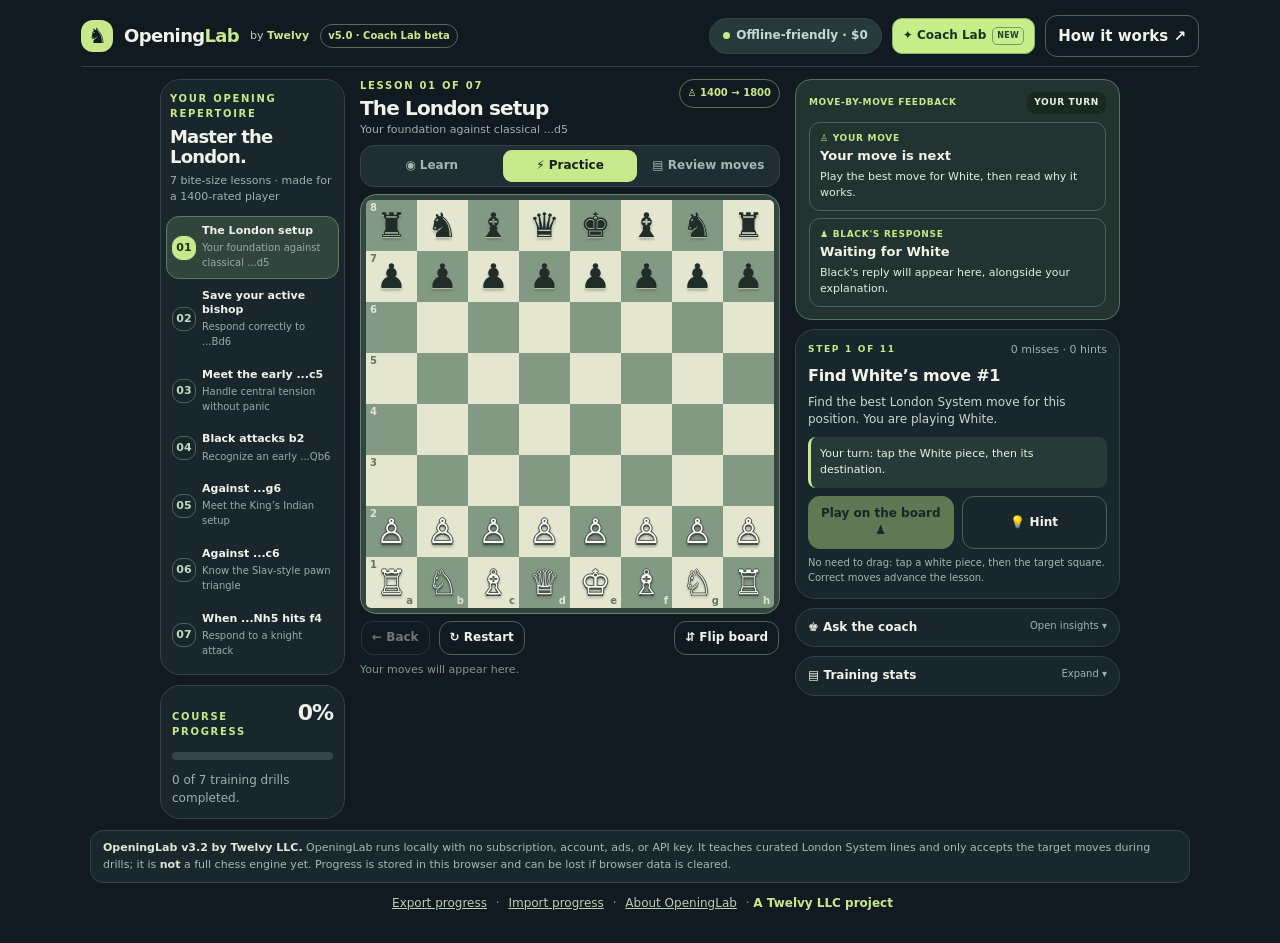
==== commit 848fd69e: "Link Coach Lab v5 from OpeningLab home while retaining original lessons" ====
--- a/index.html
+++ b/index.html
@@ -118,7 +118,7 @@
 </head>
 <body>
   <div class="app">
-    <header class="topbar"><div class="brand"><span class="logomark" aria-hidden="true">♞</span><span>Opening<em>Lab</em></span><span class="brand-credit">by <strong>Twelvy</strong></span><span class="release-tag">v4.1 · Stockfish coach</span></div><div class="topright"><span class="pill"><span class="online-dot"></span>Offline-friendly · $0</span><a class="engine-link" href="./play-v4-1.html">♟ Play Stockfish <span class="engine-beta">BETA</span></a><button class="outline" id="helpButton" type="button">How it works ↗</button></div></header>
+    <header class="topbar"><div class="brand"><span class="logomark" aria-hidden="true">♞</span><span>Opening<em>Lab</em></span><span class="brand-credit">by <strong>Twelvy</strong></span><span class="release-tag">v5.0 · Coach Lab beta</span></div><div class="topright"><span class="pill"><span class="online-dot"></span>Offline-friendly · $0</span><a class="engine-link" href="./coach-v5.html">✦ Coach Lab <span class="engine-beta">NEW</span></a><button class="outline" id="helpButton" type="button">How it works ↗</button></div></header>
     <main class="layout">
       <aside class="sidebar">
         <section class="card"><div class="side-head"><div class="eyebrow">Your opening repertoire</div><h1>Master the London.</h1><p>7 bite-size lessons · made for a 1400-rated player</p></div><nav aria-label="Opening lessons" class="course-list" id="courseList"></nav></section>
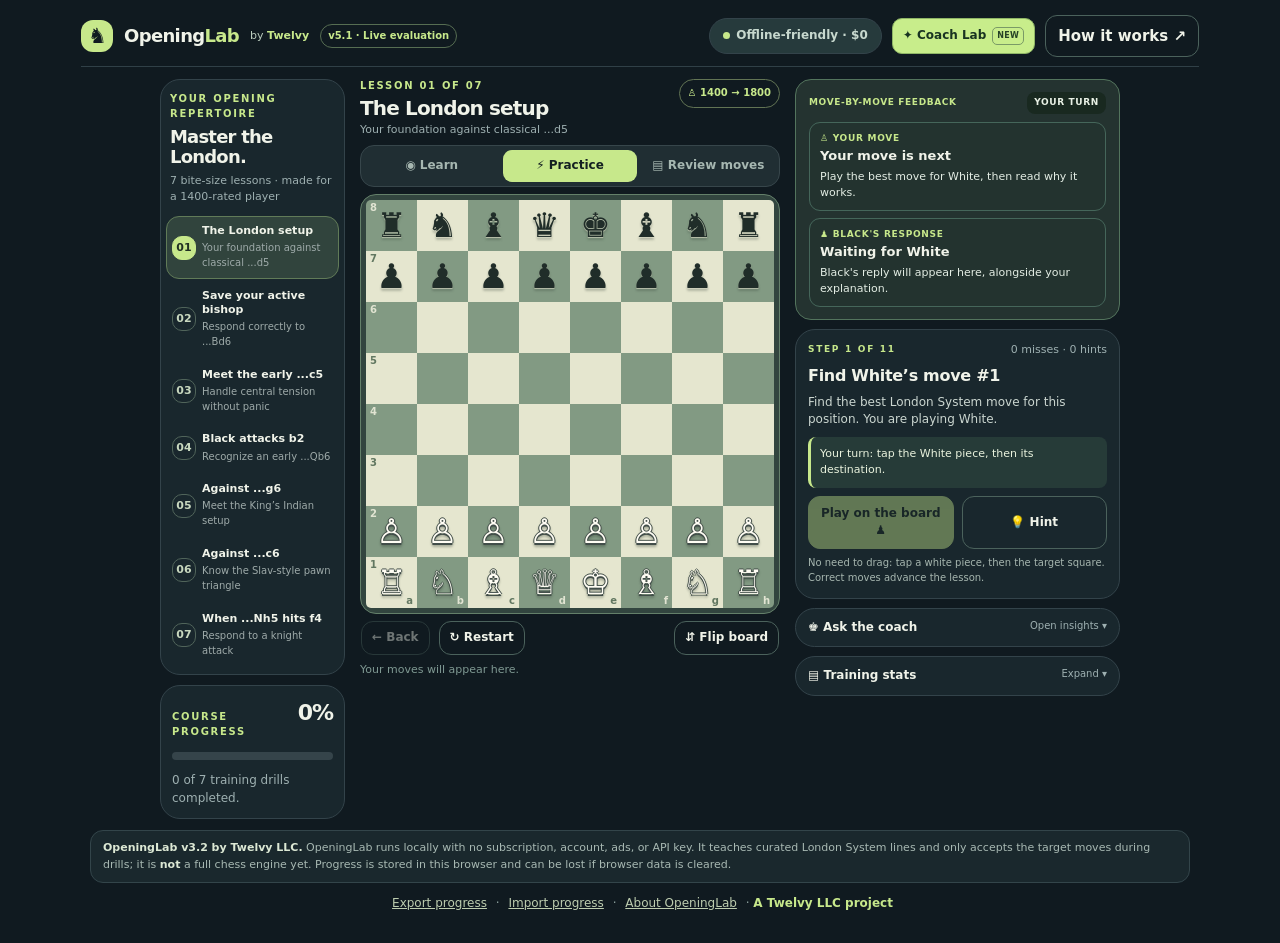
==== commit c5cc1661: "Point OpeningLab home to v5.1 live evaluation bar alongside Coach Lab" ====
--- a/index.html
+++ b/index.html
@@ -118,7 +118,7 @@
 </head>
 <body>
   <div class="app">
-    <header class="topbar"><div class="brand"><span class="logomark" aria-hidden="true">♞</span><span>Opening<em>Lab</em></span><span class="brand-credit">by <strong>Twelvy</strong></span><span class="release-tag">v5.0 · Coach Lab beta</span></div><div class="topright"><span class="pill"><span class="online-dot"></span>Offline-friendly · $0</span><a class="engine-link" href="./coach-v5.html">✦ Coach Lab <span class="engine-beta">NEW</span></a><button class="outline" id="helpButton" type="button">How it works ↗</button></div></header>
+    <header class="topbar"><div class="brand"><span class="logomark" aria-hidden="true">♞</span><span>Opening<em>Lab</em></span><span class="brand-credit">by <strong>Twelvy</strong></span><span class="release-tag">v5.1 · Live evaluation</span></div><div class="topright"><span class="pill"><span class="online-dot"></span>Offline-friendly · $0</span><a class="engine-link" href="./coach-v5-1.html">✦ Coach Lab <span class="engine-beta">NEW</span></a><button class="outline" id="helpButton" type="button">How it works ↗</button></div></header>
     <main class="layout">
       <aside class="sidebar">
         <section class="card"><div class="side-head"><div class="eyebrow">Your opening repertoire</div><h1>Master the London.</h1><p>7 bite-size lessons · made for a 1400-rated player</p></div><nav aria-label="Opening lessons" class="course-list" id="courseList"></nav></section>
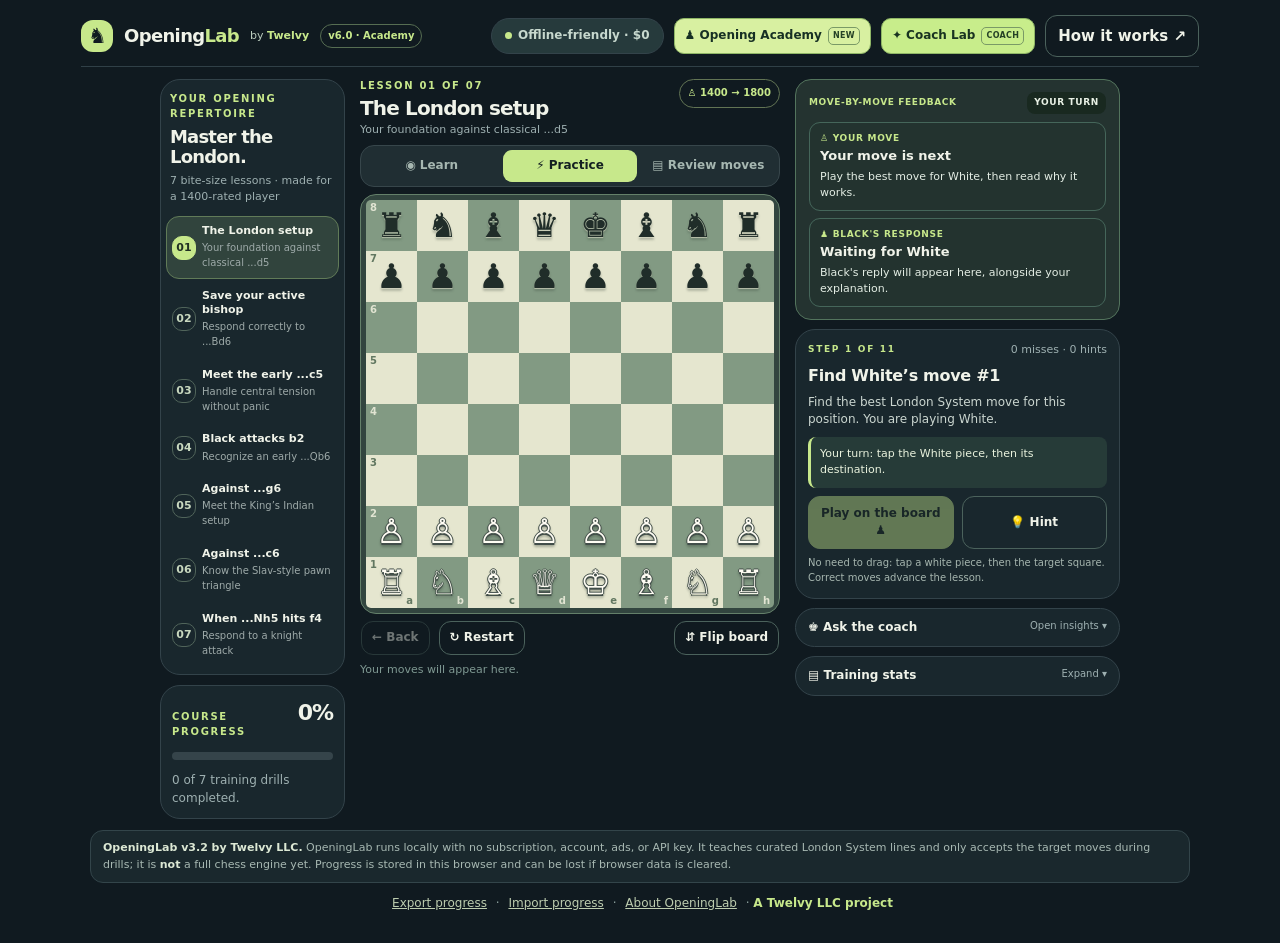
==== commit 3c40ea10: "Launch OpeningLab Phase 6 Academy from homepage; retain Coach Lab and guided London" ====
--- a/index.html
+++ b/index.html
@@ -114,11 +114,14 @@
 .engine-link:hover{background:#e1f9b7}
 .engine-beta{font-size:8px;color:#254126;border:1px solid #7a9a66;border-radius:5px;padding:2px 4px;letter-spacing:.04em}
 @media(max-width:750px){.engine-link{font-size:10px;padding:7px}.engine-beta{display:none}}
+.academy-link{background:#d8f0a1;color:#173024}
+.topright{flex-wrap:wrap;justify-content:flex-end}
+@media(max-width:750px){.academy-link{padding:7px 8px}}
 </style>
 </head>
 <body>
   <div class="app">
-    <header class="topbar"><div class="brand"><span class="logomark" aria-hidden="true">♞</span><span>Opening<em>Lab</em></span><span class="brand-credit">by <strong>Twelvy</strong></span><span class="release-tag">v5.1 · Live evaluation</span></div><div class="topright"><span class="pill"><span class="online-dot"></span>Offline-friendly · $0</span><a class="engine-link" href="./coach-v5-1.html">✦ Coach Lab <span class="engine-beta">NEW</span></a><button class="outline" id="helpButton" type="button">How it works ↗</button></div></header>
+    <header class="topbar"><div class="brand"><span class="logomark" aria-hidden="true">♞</span><span>Opening<em>Lab</em></span><span class="brand-credit">by <strong>Twelvy</strong></span><span class="release-tag">v6.0 · Academy</span></div><div class="topright"><span class="pill"><span class="online-dot"></span>Offline-friendly · $0</span><a class="engine-link academy-link" href="./opening-academy.html">♟ Opening Academy <span class="engine-beta">NEW</span></a><a class="engine-link" href="./coach-v5-1.html">✦ Coach Lab <span class="engine-beta">COACH</span></a><button class="outline" id="helpButton" type="button">How it works ↗</button></div></header>
     <main class="layout">
       <aside class="sidebar">
         <section class="card"><div class="side-head"><div class="eyebrow">Your opening repertoire</div><h1>Master the London.</h1><p>7 bite-size lessons · made for a 1400-rated player</p></div><nav aria-label="Opening lessons" class="course-list" id="courseList"></nav></section>
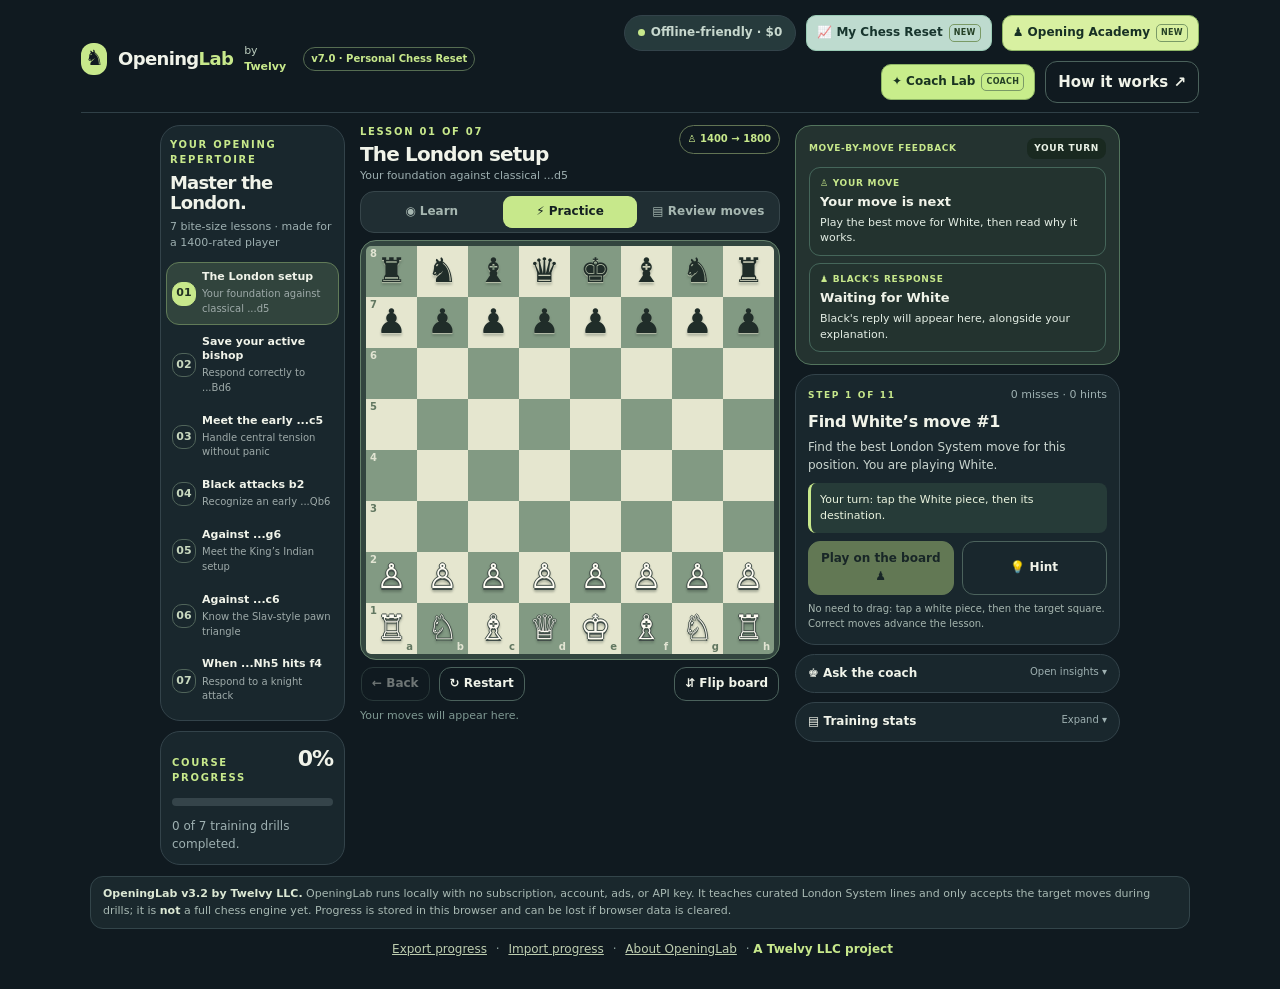
==== commit 4f0122d4: "Add Twelvy0 personal Chess Reset dashboard to OpeningLab homepage" ====
--- a/index.html
+++ b/index.html
@@ -117,11 +117,13 @@
 .academy-link{background:#d8f0a1;color:#173024}
 .topright{flex-wrap:wrap;justify-content:flex-end}
 @media(max-width:750px){.academy-link{padding:7px 8px}}
+.reset-link{background:#bedbcf!important;color:#17352d!important;border-color:#9acbb5!important}
+@media(max-width:800px){.reset-link{padding:7px 8px}}
 </style>
 </head>
 <body>
   <div class="app">
-    <header class="topbar"><div class="brand"><span class="logomark" aria-hidden="true">♞</span><span>Opening<em>Lab</em></span><span class="brand-credit">by <strong>Twelvy</strong></span><span class="release-tag">v6.0 · Academy</span></div><div class="topright"><span class="pill"><span class="online-dot"></span>Offline-friendly · $0</span><a class="engine-link academy-link" href="./opening-academy.html">♟ Opening Academy <span class="engine-beta">NEW</span></a><a class="engine-link" href="./coach-v5-1.html">✦ Coach Lab <span class="engine-beta">COACH</span></a><button class="outline" id="helpButton" type="button">How it works ↗</button></div></header>
+    <header class="topbar"><div class="brand"><span class="logomark" aria-hidden="true">♞</span><span>Opening<em>Lab</em></span><span class="brand-credit">by <strong>Twelvy</strong></span><span class="release-tag">v7.0 · Personal Chess Reset</span></div><div class="topright"><span class="pill"><span class="online-dot"></span>Offline-friendly · $0</span><a class="engine-link reset-link" href="./my-chess-reset.html">📈 My Chess Reset <span class="engine-beta">NEW</span></a><a class="engine-link academy-link" href="./opening-academy.html">♟ Opening Academy <span class="engine-beta">NEW</span></a><a class="engine-link" href="./coach-v5-1.html">✦ Coach Lab <span class="engine-beta">COACH</span></a><button class="outline" id="helpButton" type="button">How it works ↗</button></div></header>
     <main class="layout">
       <aside class="sidebar">
         <section class="card"><div class="side-head"><div class="eyebrow">Your opening repertoire</div><h1>Master the London.</h1><p>7 bite-size lessons · made for a 1400-rated player</p></div><nav aria-label="Opening lessons" class="course-list" id="courseList"></nav></section>
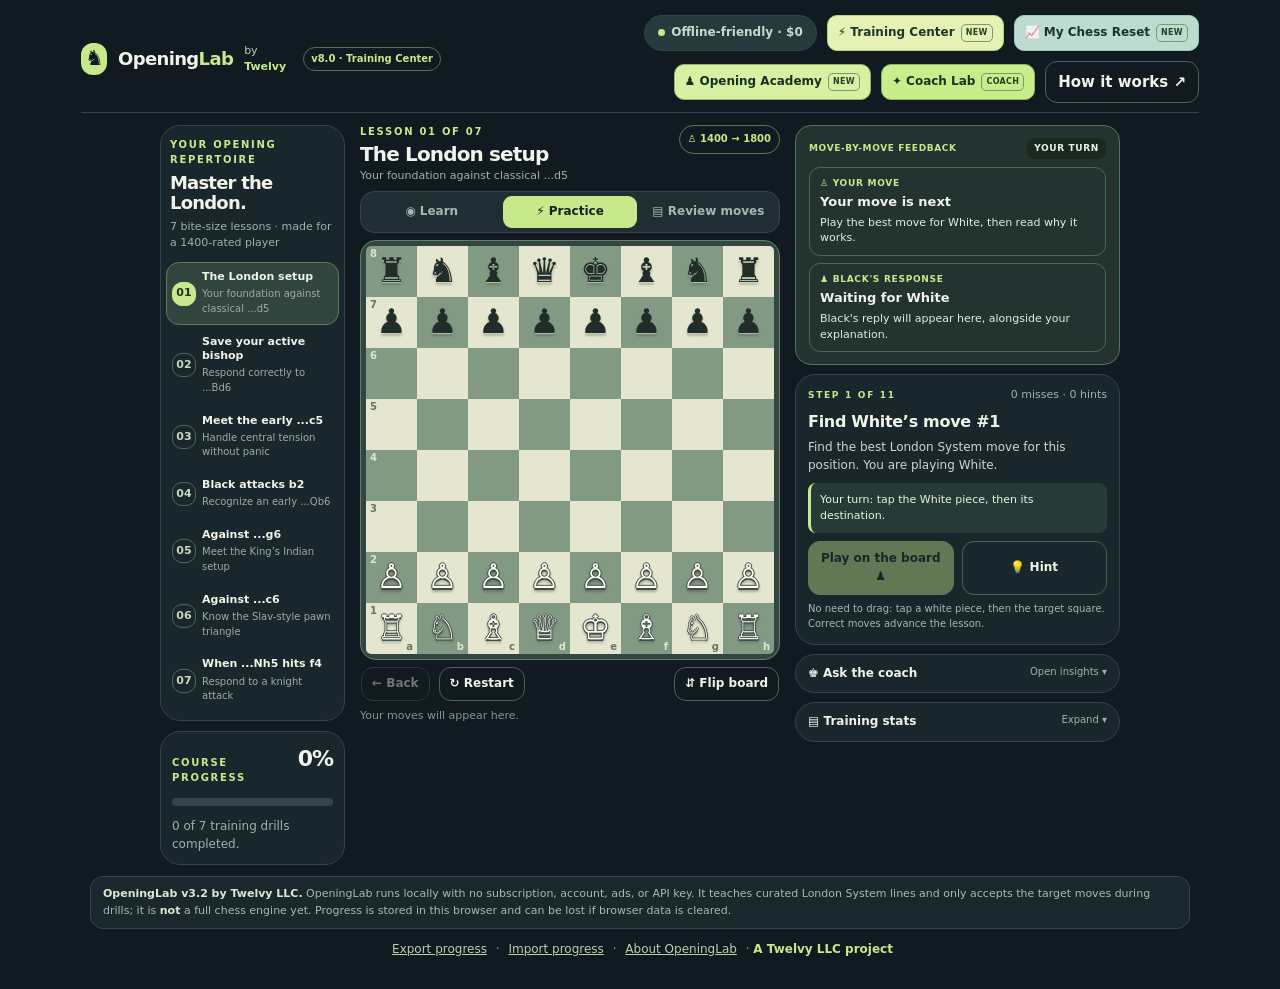
==== commit b4e1becf: "Launch OpeningLab v8 Training Center from homepage, keeping all existing study modules" ====
--- a/index.html
+++ b/index.html
@@ -119,11 +119,13 @@
 @media(max-width:750px){.academy-link{padding:7px 8px}}
 .reset-link{background:#bedbcf!important;color:#17352d!important;border-color:#9acbb5!important}
 @media(max-width:800px){.reset-link{padding:7px 8px}}
+.training-link{background:#e6f2b5!important;color:#1d3925!important;border-color:#b0d481!important}
+@media(max-width:750px){.training-link{font-size:10px;padding:7px 8px}}
 </style>
 </head>
 <body>
   <div class="app">
-    <header class="topbar"><div class="brand"><span class="logomark" aria-hidden="true">♞</span><span>Opening<em>Lab</em></span><span class="brand-credit">by <strong>Twelvy</strong></span><span class="release-tag">v7.0 · Personal Chess Reset</span></div><div class="topright"><span class="pill"><span class="online-dot"></span>Offline-friendly · $0</span><a class="engine-link reset-link" href="./my-chess-reset.html">📈 My Chess Reset <span class="engine-beta">NEW</span></a><a class="engine-link academy-link" href="./opening-academy.html">♟ Opening Academy <span class="engine-beta">NEW</span></a><a class="engine-link" href="./coach-v5-1.html">✦ Coach Lab <span class="engine-beta">COACH</span></a><button class="outline" id="helpButton" type="button">How it works ↗</button></div></header>
+    <header class="topbar"><div class="brand"><span class="logomark" aria-hidden="true">♞</span><span>Opening<em>Lab</em></span><span class="brand-credit">by <strong>Twelvy</strong></span><span class="release-tag">v8.0 · Training Center</span></div><div class="topright"><span class="pill"><span class="online-dot"></span>Offline-friendly · $0</span><a class="engine-link training-link" href="./training-center.html">⚡ Training Center <span class="engine-beta">NEW</span></a><a class="engine-link reset-link" href="./my-chess-reset.html">📈 My Chess Reset <span class="engine-beta">NEW</span></a><a class="engine-link academy-link" href="./opening-academy.html">♟ Opening Academy <span class="engine-beta">NEW</span></a><a class="engine-link" href="./coach-v5-1.html">✦ Coach Lab <span class="engine-beta">COACH</span></a><button class="outline" id="helpButton" type="button">How it works ↗</button></div></header>
     <main class="layout">
       <aside class="sidebar">
         <section class="card"><div class="side-head"><div class="eyebrow">Your opening repertoire</div><h1>Master the London.</h1><p>7 bite-size lessons · made for a 1400-rated player</p></div><nav aria-label="Opening lessons" class="course-list" id="courseList"></nav></section>
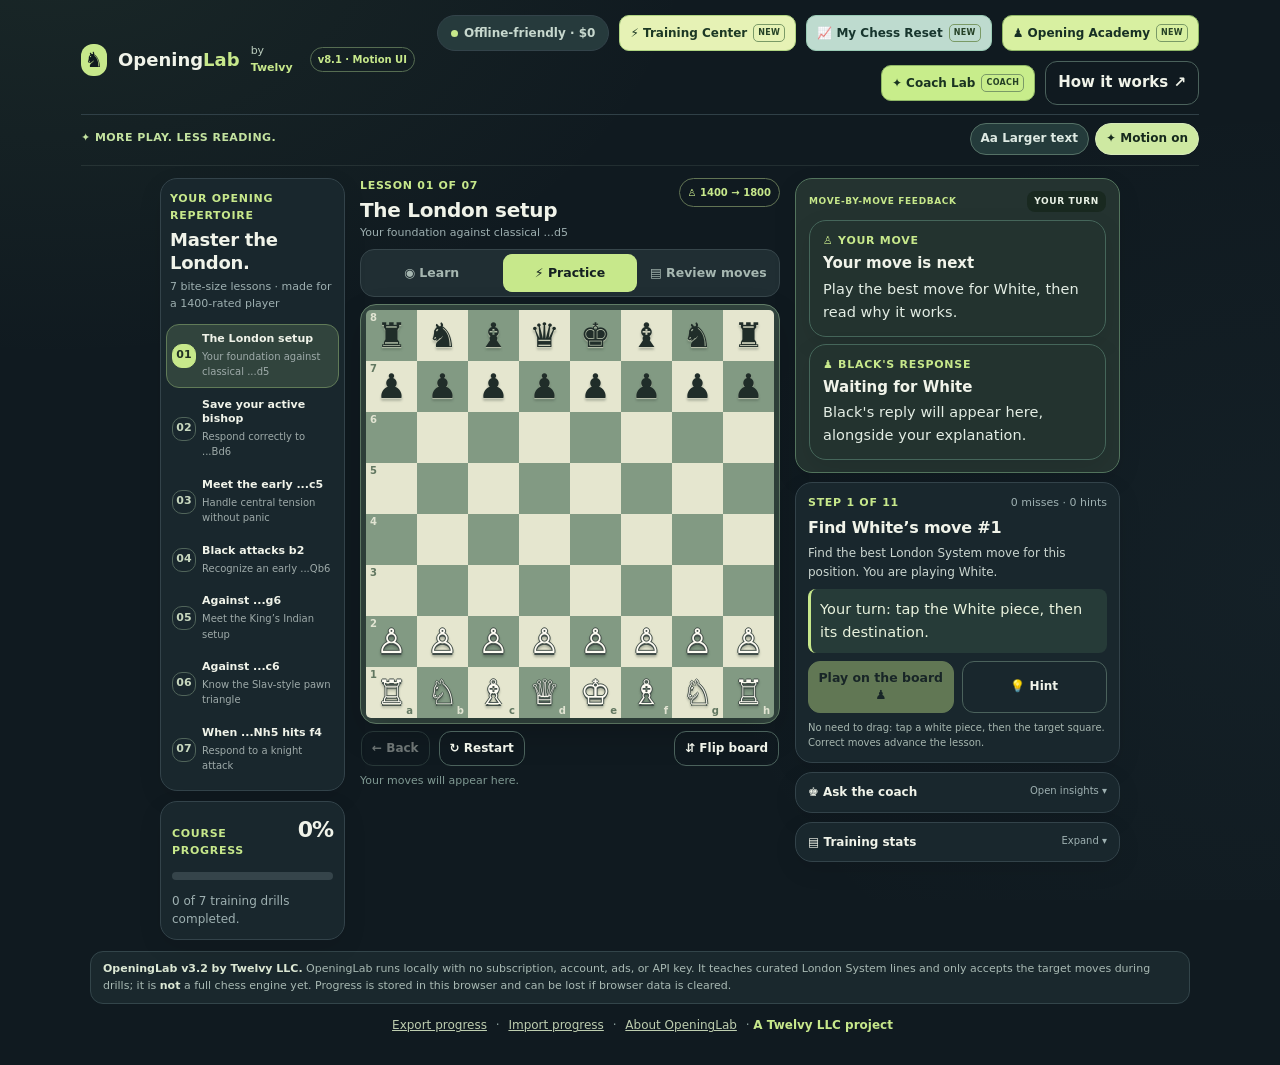
==== commit 5f666806: "OpeningLab v8.1: add accessible Motion UI, larger feedback and expandable explanations" ====
--- a/index.html
+++ b/index.html
@@ -122,10 +122,12 @@
 .training-link{background:#e6f2b5!important;color:#1d3925!important;border-color:#b0d481!important}
 @media(max-width:750px){.training-link{font-size:10px;padding:7px 8px}}
 </style>
+<link rel="stylesheet" href="./motion-v8-1.css">
+<script defer src="./motion-v8-1.js"></script>
 </head>
 <body>
   <div class="app">
-    <header class="topbar"><div class="brand"><span class="logomark" aria-hidden="true">♞</span><span>Opening<em>Lab</em></span><span class="brand-credit">by <strong>Twelvy</strong></span><span class="release-tag">v8.0 · Training Center</span></div><div class="topright"><span class="pill"><span class="online-dot"></span>Offline-friendly · $0</span><a class="engine-link training-link" href="./training-center.html">⚡ Training Center <span class="engine-beta">NEW</span></a><a class="engine-link reset-link" href="./my-chess-reset.html">📈 My Chess Reset <span class="engine-beta">NEW</span></a><a class="engine-link academy-link" href="./opening-academy.html">♟ Opening Academy <span class="engine-beta">NEW</span></a><a class="engine-link" href="./coach-v5-1.html">✦ Coach Lab <span class="engine-beta">COACH</span></a><button class="outline" id="helpButton" type="button">How it works ↗</button></div></header>
+    <header class="topbar"><div class="brand"><span class="logomark" aria-hidden="true">♞</span><span>Opening<em>Lab</em></span><span class="brand-credit">by <strong>Twelvy</strong></span><span class="release-tag">v8.1 · Motion UI</span></div><div class="topright"><span class="pill"><span class="online-dot"></span>Offline-friendly · $0</span><a class="engine-link training-link" href="./training-center.html">⚡ Training Center <span class="engine-beta">NEW</span></a><a class="engine-link reset-link" href="./my-chess-reset.html">📈 My Chess Reset <span class="engine-beta">NEW</span></a><a class="engine-link academy-link" href="./opening-academy.html">♟ Opening Academy <span class="engine-beta">NEW</span></a><a class="engine-link" href="./coach-v5-1.html">✦ Coach Lab <span class="engine-beta">COACH</span></a><button class="outline" id="helpButton" type="button">How it works ↗</button></div></header>
     <main class="layout">
       <aside class="sidebar">
         <section class="card"><div class="side-head"><div class="eyebrow">Your opening repertoire</div><h1>Master the London.</h1><p>7 bite-size lessons · made for a 1400-rated player</p></div><nav aria-label="Opening lessons" class="course-list" id="courseList"></nav></section>
--- a/motion-v8-1.css
+++ b/motion-v8-1.css
@@ -0,0 +1,125 @@
+/* OpeningLab by Twelvy — Motion & Readability v8.1
+   Shared progressive enhancement for all five modules.
+   Fonts stay legible, explanations remain available, and reduced motion is respected. */
+:root{--ol-ease:cubic-bezier(.2,.75,.23,1);--ol-mint:#c8ed8b}
+body.ol-v9{font-size:15px!important;line-height:1.54!important;
+  background-image:radial-gradient(ellipse 900px 600px at 4% -8%,rgba(128,183,119,.085),transparent 72%),radial-gradient(ellipse 780px 650px at 100% 65%,rgba(105,163,183,.045),transparent 75%);
+  background-attachment:fixed}
+body.ol-v9 :is(h1,h2,h3){letter-spacing:-.015em;line-height:1.24}
+body.ol-v9 :is(.brand,.twelvy,.brand-credit){letter-spacing:normal}
+body.ol-v9 :is(.story-copy,.story p,.feedback p,.chat-msg p,.coach-response,
+ #whiteText,#blackText,#yourText,#oppText,#wrongText,#answerText,#coachText,
+ #coachReply,#personal,#question,.question,.focus,.callout,.info,.summary,.week-body,
+ .story-event .story-copy,.lesson-box .instruction,.coach-inner .bubble,
+ .coach-card p,.coach-bubble,.message-body,.review-bucket p){
+  font-size:14.5px!important;line-height:1.58!important;letter-spacing:.005em}
+body.ol-v9 :is(.story-title,.story strong,.feedback strong,.story-event strong,
+ #whiteTitle,#blackTitle,#yourTitle,#oppTitle,#wrongTitle,#answerHeading,
+ #coachHeading,#taskTitle,#questionTitle){
+  font-size:15px!important;line-height:1.38!important}
+body.ol-v9 :is(.eyebrow,.story-label,.story .speaker,.feedback>span,
+ .feed-label,.panel-label){font-size:11px!important;letter-spacing:.065em}
+body.ol-v9 :is(.muted,.legend,.info-foot,.fineprint,.footnote,.catalog-foot,
+ .notice,.libraryfoot,.info,.hintrow label,.stat label,.stat small,
+ .lesson-body small,.lesson .course-sub,.coach-sub,.summary,.status){
+  line-height:1.5}
+body.ol-v9 :is(.card,.story,.feedback,.story-event,.move-feedback,.coach-card,
+ .progress-wrap,.stat,.dash-item,.metric,.coach-response){
+  box-shadow:0 8px 24px rgba(0,0,0,.09);
+  transition:transform .22s var(--ol-ease),border-color .22s,box-shadow .22s,background-color .2s}
+body.ol-v9 :is(.card,.story,.feedback,.story-event,.move-feedback,.coach-card){
+  border-radius:max(12px, min(17px, 1.1rem))}
+body.ol-v9 :is(button,.btn,a.engine-link,.links a){
+  transition:transform .17s var(--ol-ease),background-color .17s,border-color .17s,box-shadow .17s}
+@media (hover:hover) and (pointer:fine){
+  body.ol-v9 :is(.card,.story,.feedback,.story-event,.move-feedback):hover{border-color:rgba(173,215,167,.56)}
+  body.ol-v9 :is(button:not(:disabled),a.engine-link,.links a):hover{transform:translateY(-2px)}
+}
+body.ol-v9 :is(button,.btn){touch-action:manipulation}
+body.ol-v9 :is(.toolbar button,.board-buttons button,.action-row button,
+ .coach-buttons button,.slim-controls button,.quick-prompts button,
+ .tabs button,.mode-bar button,.mode-tabs button,.btn,.primary){
+  min-height:38px;font-size:12.5px!important;line-height:1.35}
+body.ol-v9 :is(.story,.feedback,.story-event){padding:12px 13px}
+body.ol-v9 .quick-feedback{font-size:14px!important;line-height:1.4}
+body.ol-v9 .board{box-shadow:0 12px 36px rgba(0,0,0,.2)}
+body.ol-v9 :is(.progress-fill,.progress-rail>div,.progress-rail div,.progress-track>div,.meter>div){
+  transition:width .75s var(--ol-ease)!important}
+body.ol-v9 :is(.story,.feedback,.story-event,.card,.metric,.stat,.dash-item){
+  animation:ol-enter .44s var(--ol-ease) both}
+@keyframes ol-enter{from{opacity:.68;transform:translateY(7px)}to{opacity:1;transform:translateY(0)}}
+@keyframes ol-feedback{0%{transform:translateY(5px);filter:brightness(1.16)}100%{transform:translateY(0);filter:brightness(1)}}
+body.ol-v9 .ol-fresh{animation:ol-feedback .42s var(--ol-ease)!important}
+@keyframes ol-jump{0%{transform:translateY(-10px) scale(.9)}65%{transform:translateY(2px) scale(1.08)}100%{transform:translateY(0) scale(1)}}
+body.ol-v9 .ol-piece-jump{animation:ol-jump .32s var(--ol-ease)!important}
+@keyframes ol-achievement{0%{transform:translate(-50%,-4px) scale(.8);opacity:0}18%{transform:translate(-50%,-16px) scale(1.04);opacity:1}78%{opacity:1}100%{transform:translate(-50%,-65px) scale(1);opacity:0}}
+.ol-success-pop{pointer-events:none;position:fixed;z-index:150;top:43%;left:50%;transform:translate(-50%,0);
+  font-weight:950;font-size:16px;border:1px solid #d9f6ac;padding:12px 18px;border-radius:28px;color:#152a1d;
+  background:#c8ed8b;box-shadow:0 11px 36px #0007;letter-spacing:.02em;
+  animation:ol-achievement 1.2s var(--ol-ease) forwards}
+.ol-success-pop::after{content:"✦  ✦";position:absolute;right:-36px;top:-19px;font-size:22px;color:#e0efaa;text-shadow:0 2px 6px #0005}
+body.ol-v9 .ol-collapsible{display:-webkit-box!important;-webkit-box-orient:vertical;-webkit-line-clamp:2;line-clamp:2;overflow:hidden;overflow-wrap:anywhere}
+body.ol-v9 .ol-collapsible.ol-open{display:block!important;-webkit-line-clamp:unset;line-clamp:unset;overflow:visible}
+body.ol-v9 .ol-read-more{
+  display:inline-flex;align-items:center;gap:4px;margin-top:5px;padding:5px 2px;
+  min-height:30px;color:#c8ed8b!important;border:0!important;background:transparent!important;
+  font-weight:800;font-size:12px!important;letter-spacing:.01em;text-align:left}
+body.ol-v9 .ol-read-more:after{content:"⌄";font-size:16px;display:inline-block;line-height:1;transition:transform .2s}
+body.ol-v9 .ol-read-more[aria-expanded=true]:after{transform:rotate(180deg)}
+body.ol-v9 .ol-read-more:hover{text-decoration:underline}
+.ol-view-bar{display:flex;align-items:center;justify-content:flex-end;gap:9px;padding:8px 0 10px;
+  border-bottom:1px solid rgba(160,191,174,.12);margin-bottom:9px;flex-wrap:wrap}
+.ol-view-tag{font-size:11px;font-weight:700;letter-spacing:.04em;color:#c3e29f;margin-right:auto}
+.ol-view-controls{display:flex;gap:6px;align-items:center}
+.ol-view-controls button{
+  font-size:12px!important;min-height:32px!important;display:flex;gap:5px;align-items:center;
+  background:#243b3b;color:#deeae3;border:1px solid #557166;padding:6px 10px;border-radius:18px;
+  font-weight:700;line-height:1.2;white-space:nowrap}
+.ol-view-controls button[aria-pressed=true]{background:#cee9a2;color:#16291c;border-color:#d6e9b8}
+.ol-view-controls button:focus-visible{outline:3px solid #c8ed8b}
+body.ol-v9.ol-large-text{font-size:17px!important}
+body.ol-v9.ol-large-text :is(.story-copy,.story p,.feedback p,.chat-msg p,.coach-response,
+ #whiteText,#blackText,#yourText,#oppText,#wrongText,#answerText,#coachText,
+ #coachReply,#personal,#question,.question,.focus,.callout,.info,.summary,.week-body,
+ .story-event .story-copy,.lesson-box .instruction,.coach-card p,.coach-inner .bubble){
+ font-size:16.5px!important;line-height:1.65!important}
+body.ol-v9.ol-large-text :is(.story-title,.feedback strong,.story strong,.story-event strong,
+ #whiteTitle,#blackTitle,#yourTitle,#oppTitle,#wrongTitle,#answerHeading,#coachHeading){font-size:17px!important}
+body.ol-v9.ol-large-text :is(.toolbar button,.board-buttons button,.action-row button,
+ .coach-buttons button,.slim-controls button,.quick-prompts button,.tabs button,
+ .mode-bar button,.mode-tabs button,.btn,.primary){font-size:14px!important}
+body.ol-v9 .ol-week-details{border:1px solid #425c58;border-radius:11px;overflow:hidden;margin-top:8px;
+ background:#1e3136}
+body.ol-v9 .ol-week-details summary{cursor:pointer;list-style:none;position:relative;
+ padding:11px 36px 11px 13px;font-size:14px;font-weight:850;background:#273e3e;
+ display:block}
+body.ol-v9 .ol-week-details summary::-webkit-details-marker{display:none}
+body.ol-v9 .ol-week-details summary:after{content:"+";position:absolute;right:14px;top:50%;transform:translateY(-50%);
+ font-size:20px;color:#c8ed8b;font-weight:600}
+body.ol-v9 .ol-week-details[open] summary:after{content:"−"}
+body.ol-v9 .ol-week-details .week-body{padding:12px 13px;animation:ol-enter .28s ease-out}
+body.ol-v9 .ol-week-details .week-body p{font-size:14px!important;line-height:1.6}
+body.ol-v9 .ol-week-details .task{font-size:14px!important;line-height:1.5;gap:11px;margin:10px 0}
+body.ol-v9 .ol-week-details .task input{width:18px;height:18px;flex-shrink:0}
+body.ol-v9 :is(.week,.stat,.dash-item,.metric,.focus,.ol-week-details){border-color:#506865}
+@media(max-width:720px){
+ body.ol-v9{font-size:15px!important}
+ .ol-view-bar{padding:5px 0 9px;margin-bottom:7px}
+ .ol-view-tag{font-size:10px}
+ .ol-view-controls button{min-height:34px;padding:7px 9px}
+ body.ol-v9 :is(.story-copy,.story p,.feedback p,.chat-msg p,.coach-response,
+ #whiteText,#blackText,#yourText,#oppText,#wrongText,#answerText,#coachText,
+ #coachReply,#personal,#question,.question,.focus,.callout,.info,.summary){
+ font-size:14.5px!important;line-height:1.58!important}
+ body.ol-v9.ol-large-text :is(.story-copy,.story p,.feedback p,.chat-msg p,
+ #whiteText,#blackText,#yourText,#oppText,#wrongText,#answerText,#coachText,
+ #coachReply,#personal,#question,.question,.focus,.callout,.info,.summary){font-size:16px!important}
+ body.ol-v9 :is(.toolbar button,.board-buttons button,.action-row button,
+ .coach-buttons button,.slim-controls button,.tabs button,.mode-bar button){min-height:40px}
+}
+@media(prefers-reduced-motion:reduce){
+  *,*::before,*::after{animation-duration:.01ms!important;animation-iteration-count:1!important;
+    transition-duration:.01ms!important;scroll-behavior:auto!important}
+}
+html.ol-no-motion *,html.ol-no-motion *::before,html.ol-no-motion *::after{
+ animation:none!important;transition:none!important;scroll-behavior:auto!important}
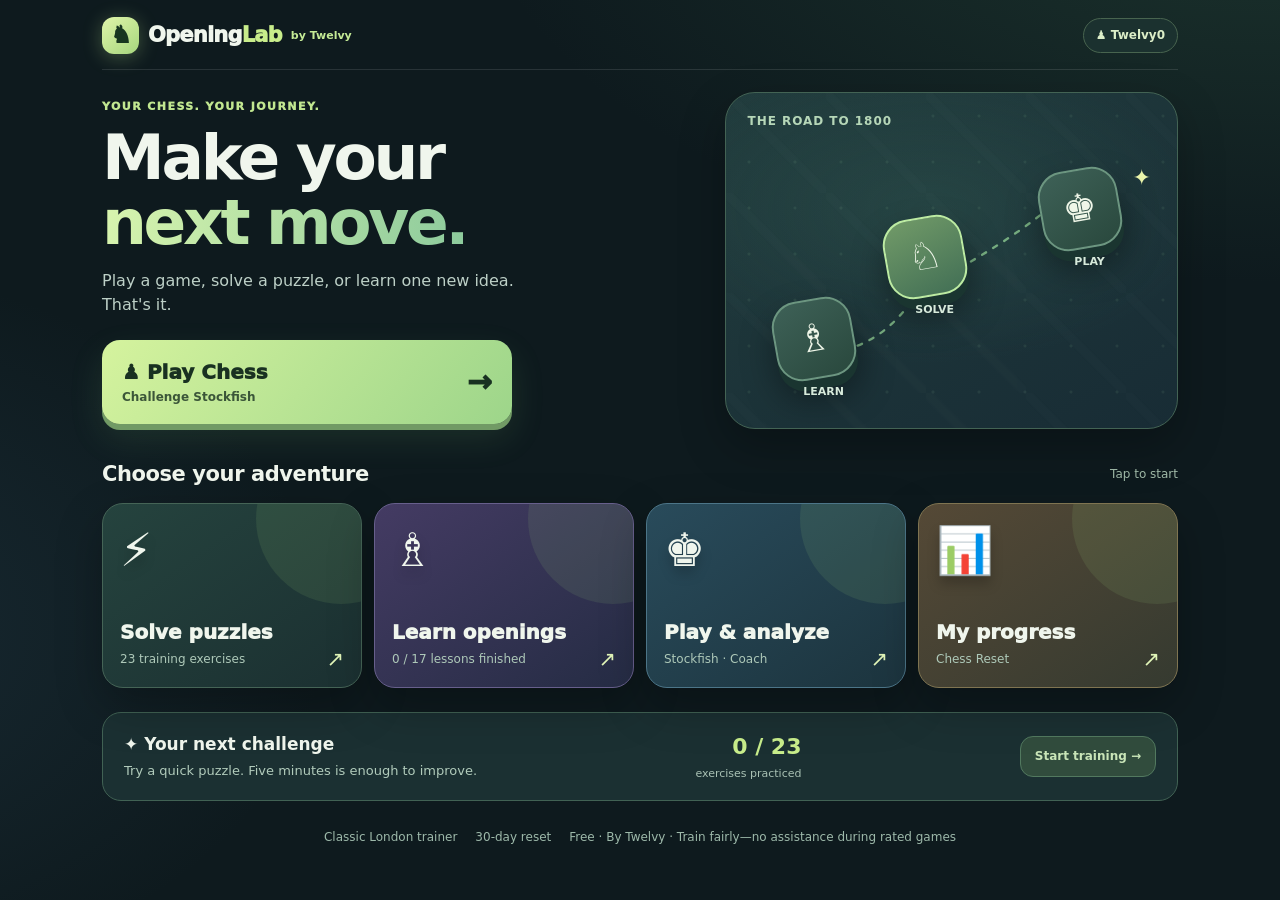
==== commit 5e49b4d2: "OpeningLab v9: game-first animated mobile home with Play, puzzles, openings, progress and learning j" ====
--- a/index.html
+++ b/index.html
@@ -1,384 +1,133 @@
 <!doctype html>
-<html lang="en">
-<head>
-  <meta charset="utf-8" />
-  <meta name="viewport" content="width=device-width, initial-scale=1, viewport-fit=cover" />
-  <meta name="theme-color" content="#101a20" />
-  <meta name="description" content="OpeningLab: a free, offline-first London System chess opening trainer." />
-  <link rel="manifest" href="manifest.json" />
-  <link rel="icon" type="image/svg+xml" href="favicon.svg" />
-  <title>OpeningLab by Twelvy LLC · Practice the London</title>
-  <style>
-    :root { --bg:#101a20;--panel:#19272d;--panel2:#203038;--stroke:#33434a;--muted:#9eb0b1;--text:#f0f3e9;--accent:#c7e88b;--accent2:#94ba68;--cream:#f6ebd0;--dark-square:#829a83;--light-square:#e5e6cf;--bad:#f7a696;--gold:#e6c681;--radius:20px; }
-    *{box-sizing:border-box}html{scroll-behavior:smooth}body{margin:0;background:var(--bg);color:var(--text);font:15px/1.48 -apple-system,BlinkMacSystemFont,"Segoe UI",system-ui,sans-serif}button,input{font:inherit}button{cursor:pointer}button:disabled{opacity:.42;cursor:not-allowed}button:focus-visible,input:focus-visible{outline:3px solid var(--accent);outline-offset:3px}button:active:not(:disabled){transform:translateY(1px)}.app{max-width:1450px;margin:0 auto;padding:22px 25px 60px}.topbar{display:flex;justify-content:space-between;align-items:center;gap:16px;padding:4px 0 25px;border-bottom:1px solid #304047}.brand{display:flex;align-items:center;gap:11px;font-size:21px;font-weight:800;letter-spacing:-.65px}.brand .logomark{background:var(--accent);width:37px;height:37px;display:grid;place-items:center;border-radius:12px;color:var(--bg);font-size:24px}.brand em{color:var(--accent);font-style:normal}.topright{display:flex;gap:10px;align-items:center}.pill{padding:8px 13px;background:#263a3c;border:1px solid var(--stroke);border-radius:50px;color:#c7d8ce;font-size:12px;font-weight:700}.online-dot{display:inline-block;width:7px;height:7px;border-radius:50%;background:var(--accent);margin-right:6px}.outline{border:1px solid #4b625c;background:transparent;color:var(--text);border-radius:12px;padding:9px 12px;font-weight:650}.outline:hover{background:#2c3d42}.layout{display:grid;grid-template-columns:minmax(230px,275px) minmax(320px,1fr) minmax(260px,318px);gap:21px;margin-top:24px;align-items:start}.sidebar,.board-panel,.coach-panel{min-width:0}.card{background:var(--panel);border:1px solid var(--stroke);border-radius:var(--radius);overflow:hidden}.side-head{padding:21px 19px 12px}.eyebrow{text-transform:uppercase;letter-spacing:1.7px;color:var(--accent);font-size:10px;font-weight:900}.side-head h1{font-size:23px;line-height:1.14;letter-spacing:-.8px;margin:7px 0 8px}.side-head p{margin:0;color:var(--muted);font-size:13px}.course-list{padding:3px 10px 14px}.course-button{width:100%;text-align:left;background:transparent;border:1px solid transparent;border-radius:13px;padding:11px 10px;color:var(--text);display:flex;gap:11px;align-items:center;margin-top:3px;transition:.15s}.course-button:hover{background:#293b41}.course-button.active{background:#31443d;border-color:#617b58}.course-number{flex:0 0 30px;height:30px;display:grid;place-items:center;border-radius:10px;border:1px solid #50645a;color:#c8d8bf;font-weight:800;font-size:12px}.course-button.active .course-number{background:var(--accent);color:#213023;border-color:var(--accent)}.course-info{flex:1;min-width:0}.course-title{font-weight:750;font-size:13px;line-height:1.28}.course-sub{color:#9eaaa9;font-size:11px;margin-top:3px}.check{color:var(--accent);font-weight:900;font-size:18px}.progress-card{margin-top:17px;padding:18px}.progress-top{display:flex;justify-content:space-between;align-items:baseline}.progress-top strong{font-size:27px;letter-spacing:-1px}.progress-track{height:8px;border-radius:10px;background:#35444a;margin:12px 0;overflow:hidden}.progress-fill{height:100%;background:var(--accent);border-radius:10px;transition:width .3s}.progress-card p{color:var(--muted);font-size:12px;margin:0}.board-title{display:flex;justify-content:space-between;gap:12px;align-items:flex-start;margin-bottom:15px}.board-title h2{font-size:25px;letter-spacing:-.85px;line-height:1.1;margin:5px 0}.board-title p{margin:0;color:var(--muted);font-size:12px}.level-tag{padding:8px 12px;border:1px solid #627454;border-radius:30px;color:var(--accent);font-size:11px;white-space:nowrap;font-weight:800}.mode-tabs{display:flex;gap:5px;background:#202e33;border:1px solid #37464b;padding:5px;border-radius:14px;margin:0 0 16px}.mode-btn{flex:1;border:0;background:transparent;color:#a6b7b1;padding:10px 5px;border-radius:9px;font-size:12px;font-weight:800}.mode-btn.active{color:#142021;background:var(--accent)}.board-frame{padding:10px;background:#32453f;border:1px solid #64806a;border-radius:16px;box-shadow:0 13px 30px #0003}.board{width:100%;aspect-ratio:1;display:grid;grid-template-columns:repeat(8,1fr);grid-template-rows:repeat(8,1fr);overflow:hidden;border-radius:5px;touch-action:manipulation}.sq{position:relative;min-width:0;border:0;border-radius:0;padding:0;display:flex;align-items:center;justify-content:center;background:var(--light-square);color:#1e2729;user-select:none;-webkit-user-select:none}.sq.dark{background:var(--dark-square)}.sq.selected{background:#cad88b!important}.sq.last{box-shadow:inset 0 0 0 999px #f5db5954}.sq.hint{box-shadow:inset 0 0 0 4px #f4ee8f}.sq:focus-visible{outline:3px solid #fbe9a3;outline-offset:-3px;z-index:3}.piece{line-height:1;font-size:clamp(25px,4vw,53px);font-family:"Apple Symbols","Segoe UI Symbol","DejaVu Sans",serif;filter:drop-shadow(0 2px 1px #26322950);pointer-events:none}.piece.white{color:#fffdf4;text-shadow:0 2px #414d49,1px 0 #46524c,-1px 0 #46524c,0 -1px #46524c}.piece.black{color:#202d29;text-shadow:0 1px 1px #e8ead2a8}.coord{position:absolute;pointer-events:none;opacity:.82;font-size:10px;font-weight:900;line-height:1}.coord.rank{top:3px;left:4px}.coord.file{right:4px;bottom:2px}.sq.dark .coord{color:#f7f5e4}.sq:not(.dark) .coord{color:#455f49}.board-footer{display:flex;align-items:center;gap:9px;margin:12px 1px 0}.board-footer .outline{padding:9px 11px;font-size:12px}.board-footer .spacer{flex:1}.move-ledger{font-size:12px;min-height:35px;color:#b5c7bf;line-height:1.9;margin-top:10px;word-break:break-word}.move-ledger strong{color:var(--cream)}.lesson-box{padding:20px;margin-top:18px}.lesson-top{display:flex;align-items:center;justify-content:space-between;gap:10px}.lesson-box h3{font-size:19px;margin:8px 0 9px;letter-spacing:-.3px}.lesson-box p{color:#cbd6d0;font-size:13px;margin:0 0 16px;min-height:36px}.instruction{padding:12px 13px;background:#263b38;border-left:3px solid var(--accent);border-radius:8px;color:#eaf3de;font-size:13px;margin-bottom:15px}.instruction.bad{background:#413533;border-left-color:var(--bad);color:#ffe2da}.instruction.good{background:#294235}.primary{background:var(--accent);border:1px solid var(--accent);color:#18251f;font-weight:850;border-radius:12px;padding:12px 18px}.primary:hover{background:#ddf5b7}.actions{display:flex;flex-wrap:wrap;gap:8px}.actions button{flex:1;min-width:105px}.actions .outline{font-size:13px}.tiny{color:var(--muted);font-size:11px}.coach-panel .coach-card{padding:19px}.section-h{display:flex;align-items:center;gap:9px}.section-h .symbol{font-size:22px;color:var(--accent)}.section-h strong{font-size:16px}.coach-sub{font-size:12px;color:var(--muted);margin:8px 0 17px}.coach-portrait{display:flex;gap:12px;align-items:center;margin-bottom:14px}.coach-avatar{background:#395345;border-radius:13px;width:40px;height:40px;display:grid;place-items:center;font-size:23px}.coach-name{font-weight:800}.coach-label{font-size:11px;color:var(--muted)}.bubble{padding:14px;background:#29383d;border:1px solid #3f5250;border-radius:13px;font-size:13px;color:#e0e9de;min-height:108px}.bubble strong{color:var(--accent)}.coach-q{display:grid;gap:8px;margin-top:13px}.coach-q button{background:#26353b;border:1px solid #445752;color:var(--text);text-align:left;border-radius:11px;padding:11px 12px;font-size:12px;font-weight:680}.coach-q button:hover{border-color:var(--accent)}.coach-questions{margin:15px 0 7px;color:var(--muted);font-size:11px;text-transform:uppercase;font-weight:850;letter-spacing:1px}.stats{margin-top:17px;padding:18px}.stat-grid{display:grid;grid-template-columns:1fr 1fr;gap:13px;margin-top:12px}.stat-grid strong{font-size:24px;letter-spacing:-1px}.stat-grid span{display:block;color:var(--muted);font-size:11px}.streak-note{border-top:1px solid var(--stroke);padding-top:13px;margin-top:13px;color:var(--muted);font-size:12px}.notice{padding:14px 17px;max-width:1100px;margin:23px auto 0;background:#1a282d;border:1px solid #33454a;border-radius:13px;font-size:12px;color:#a8b9b3}.notice strong{color:#dce8d4}.notice a{color:var(--accent)}.sr-only{position:absolute!important;width:1px;height:1px;overflow:hidden;clip:rect(0,0,0,0);white-space:nowrap}.completion{padding:12px 15px;border:1px solid #738b5d;background:#304539;border-radius:13px;margin-bottom:13px}.completion strong{color:var(--accent);display:block}.completion p{min-height:0;margin:3px 0 0}.kicker{color:#b4c39d;font-size:11px;text-transform:uppercase;letter-spacing:1.5px;font-weight:900}.tip{font-size:11px;color:#a6b6af;margin-top:12px}.kbd{background:#273840;border:1px solid #4a5b5d;border-radius:6px;padding:1px 5px;color:#dbe3d9}.footer-links{text-align:center;font-size:12px;color:#8a9f9b;margin-top:20px}.footer-links button{background:transparent;border:0;text-decoration:underline;color:#bdcdaf;padding:5px}.toast{position:fixed;bottom:24px;left:50%;transform:translateX(-50%);border-radius:12px;background:#243c34;color:#eef6e5;border:1px solid #7caa78;padding:13px 20px;box-shadow:0 15px 30px #0009;z-index:9;max-width:90%;font-size:13px;display:none}.toast.show{display:block}.sr-title{position:absolute;left:-9999px}
-    @media(max-width:1180px){.layout{grid-template-columns:minmax(180px,240px) minmax(340px,1fr)}.coach-panel{grid-column:2;display:grid;grid-template-columns:1fr 1fr;gap:15px}.coach-panel .stats{margin-top:0}.piece{font-size:clamp(29px,5vw,50px)}}
-    @media(max-width:770px){.app{padding:13px 13px 55px}.topbar{padding:5px 2px 15px}.brand{font-size:20px}.topright .pill{display:none}.layout{display:flex;flex-direction:column;gap:16px;margin-top:17px}.sidebar,.board-panel,.coach-panel{width:100%}.side-head{padding:17px 16px 8px}.side-head h1{font-size:20px}.course-list{display:flex;overflow-x:auto;gap:8px;padding:2px 12px 13px;scroll-snap-type:x mandatory}.course-button{flex:0 0 170px;scroll-snap-align:start;align-items:flex-start}.course-number{display:none}.course-sub{font-size:10px}.sidebar .progress-card{display:none}.board-title h2{font-size:23px}.board-frame{padding:6px}.piece{font-size:clamp(29px,9vw,46px)}.coord{font-size:9px}.board-footer .outline{font-size:11px}.coach-panel{display:flex;flex-direction:column}.coach-panel .stats{margin-top:0}.stat-grid{grid-template-columns:repeat(3,1fr)}.lesson-box{margin-top:14px;padding:16px}.actions button{min-width:0}.tip{font-size:11px}}
-    @media(min-width:771px) and (max-width:950px){.layout{grid-template-columns:1fr 1.6fr}.piece{font-size:clamp(26px,5vw,45px)}}
-    @media(prefers-reduced-motion:reduce){*{scroll-behavior:auto!important;transition:none!important}}
-  
-/* OpeningLab v3.1: compact practice-first layout */
-.app{width:100%;max-width:1150px;margin:auto;padding:12px 16px 25px}
-.topbar{padding:3px 0 9px}.brand{font-size:18px}.brand .logomark{width:32px;height:32px;font-size:21px}
-.brand-credit{font-size:11px;letter-spacing:0;font-weight:500;color:#baccbd}.brand-credit strong{color:var(--accent)}
-.release-tag{font-size:10px;font-weight:800;color:var(--accent);border:1px solid #566d52;border-radius:20px;padding:4px 7px;letter-spacing:0;white-space:nowrap}
-.layout{display:grid;grid-template-columns:185px 420px minmax(275px,325px);gap:15px;align-items:start;justify-content:center;margin-top:12px}
-.board-title{margin-bottom:7px}.board-title h2{font-size:20px;margin:3px 0}.board-title p{font-size:11px}
-.level-tag{font-size:10px;padding:6px 8px}.mode-tabs{margin:0 0 7px;padding:4px}.mode-btn{padding:7px 4px;font-size:12px}
-.board-frame{width:100%;padding:5px;max-width:420px;box-shadow:none;margin:auto}.board{width:100%;max-width:408px}.piece{font-size:clamp(25px,2.65vw,43px)}
-.board-footer{margin-top:7px}.board-footer .outline{padding:7px 10px}.move-ledger{margin-top:5px;min-height:22px;max-height:38px;font-size:11px;overflow:hidden}
-.side-head{padding:12px 9px 7px}.side-head h1{font-size:18px;margin:5px 0}.side-head p{font-size:11px}
-.course-list{padding:2px 5px 8px}.course-button{padding:7px 5px;gap:6px;margin-top:2px}
-.course-number{flex-basis:24px;width:24px;height:24px;font-size:11px}.course-title{font-size:11px}.course-sub{font-size:10px}
-.progress-card{margin-top:10px;padding:11px}.progress-top strong{font-size:22px}
-.coach-panel{display:flex;flex-direction:column;gap:9px}
-.move-feedback{background:#263c33;border:1px solid #5d8569;border-radius:16px;padding:12px 13px}
-.move-feedback[data-tone=wrong]{background:#462e2f;border-color:#b96b5a}
-.move-feedback[data-tone=hint]{background:#413b29;border-color:#baa063}
-.move-feedback[data-tone=black]{background:#283844;border-color:#638eab}
-.move-feedback[data-tone=great]{background:#274633;border-color:#7ba873}
-.feedback-heading{display:flex;justify-content:space-between;align-items:center;gap:8px;color:var(--accent);font-weight:900;font-size:9px;letter-spacing:.07em;margin-bottom:8px}
-#turnChip{color:#e9f1e5;background:#192920;border-radius:8px;padding:4px 7px}
-.feedback-title{font-weight:900;font-size:18px;line-height:1.25}
-.feedback-copy{color:#e5ebe2;font-size:12px;line-height:1.45;margin-top:6px}
-.next-lesson{width:100%;margin-top:9px;padding:8px}
-.next-lesson[hidden]{display:none}
-.lesson-box{margin:0;padding:12px}.lesson-box h3{font-size:16px;margin:6px 0}
-.lesson-box p{min-height:0;font-size:12px;margin:0 0 8px}
-.lesson-top .eyebrow{font-size:9px}.instruction{padding:9px;font-size:11px;margin-bottom:8px}
-.actions .primary,.actions .outline{font-size:12px;padding:8px 9px}.tip{font-size:10px;margin-top:7px}
-.coach-panel .coach-card,.coach-panel .stats{margin:0;padding:0}
-.expand-summary{cursor:pointer;list-style:none;padding:10px 12px;display:flex;justify-content:space-between;gap:6px;font-size:12px;font-weight:800}
-.expand-summary::-webkit-details-marker{display:none}.expand-summary span{color:var(--muted);font-size:10px;font-weight:500}
-.coach-inner,.stats-inner{padding:3px 12px 12px}.coach-portrait{display:none}.coach-inner .section-h{display:none}.coach-sub{margin:2px 0 8px}
-.bubble{min-height:0;padding:10px}.coach-questions{margin:9px 0 5px}.coach-q{gap:5px;margin-top:7px}.coach-q button{padding:8px}
-.stat-grid{margin-top:6px}.notice{padding:9px 12px;margin-top:11px;font-size:11px}.footer-links{margin-top:7px}
-.credit{color:var(--accent);font-weight:800}
-.quick-feedback{display:none}
-@media (min-width:751px) and (max-width:1120px){
- .layout{grid-template-columns:minmax(330px,420px) minmax(275px,325px)}
- .sidebar{grid-column:1 / -1}.sidebar .card:first-child{display:flex;align-items:center}
- .side-head{width:160px;flex-shrink:0}.side-head p{display:none}
- .course-list{display:flex;gap:5px;min-width:0;overflow-x:auto;flex:1;padding:5px}
- .course-button{flex:0 0 135px}.course-number,.course-sub{display:none}
- .sidebar .progress-card{display:none}.board-panel{grid-column:1}.coach-panel{grid-column:2}
+<html lang="en"><head><meta charset="utf-8"><meta name="viewport" content="width=device-width,initial-scale=1,viewport-fit=cover">
+<meta name="theme-color" content="#111e23"><meta name="description" content="OpeningLab by Twelvy — practice, play and improve your chess with real training.">
+<title>OpeningLab · Play. Train. Improve. · by Twelvy</title>
+<style>
+:root{--bg:#0e1a1e;--panel:#1c3032;--border:#3b5a51;--lime:#c8ed8b;--mint:#91cc9e;--text:#f0f6ed;--muted:#aac4b5;--blue:#a4d6ed;--shadow:0 18px 46px #0004}
+*{box-sizing:border-box}
+html{scroll-behavior:smooth}
+body{margin:0;background:radial-gradient(ellipse 90% 65% at 100% -14%,#38684d55,transparent 70%),radial-gradient(ellipse 60% 55% at -20% 70%,#375b7344,transparent 76%),#0e1a1e;color:var(--text);font:15px/1.4 system-ui,-apple-system,'Segoe UI',sans-serif;min-height:100vh}
+a{color:inherit;text-decoration:none}button{font:inherit;cursor:pointer}a:focus-visible,button:focus-visible{outline:3px solid #dbf3a8;outline-offset:4px}
+.shell{width:min(1120px,100%);margin:auto;padding:17px 22px 45px}
+.header{display:flex;align-items:center;justify-content:space-between;gap:13px;padding-bottom:15px;border-bottom:1px solid #ffffff1c}
+.brand{display:flex;gap:9px;align-items:center;font-weight:950;font-size:21px;letter-spacing:-.8px}
+.logo{width:37px;height:37px;display:grid;place-items:center;border-radius:12px;background:linear-gradient(140deg,#e0f5a9,#a6d57e);color:#183620;font-size:24px;box-shadow:0 3px 19px #bde88c4c}
+.brand em{font-style:normal;color:var(--lime)}.credit{font-size:11px;color:#c5eb96;letter-spacing:0;font-weight:800}
+.account{background:#1b312f;border:1px solid #48644f;padding:8px 12px;border-radius:22px;font-size:12px;font-weight:850;color:#dceec8}
+.main{display:grid;grid-template-columns:minmax(0,1.2fr) minmax(0,.9fr);gap:18px;align-items:stretch;margin-top:22px}
+.intro{padding:7px 0 5px}.kicker{color:#c1e790;font-size:11px;font-weight:950;letter-spacing:.13em}.intro h1{font-size:clamp(36px,5.1vw,63px);line-height:1.02;margin:12px 0 14px;max-width:580px;letter-spacing:-.052em}
+.intro h1 em{font-style:normal;background:linear-gradient(100deg,#d9f5ae,#8cca9c);color:transparent;background-clip:text}
+.intro p{font-size:16px;color:#bdd0c7;margin:0 0 23px;max-width:430px;line-height:1.5}
+.main-play{background:linear-gradient(128deg,#d5f39e,#9dd58a);color:#193121;border-radius:18px;box-shadow:0 6px 0 #719a65,0 14px 34px #87cd7d21;
+ display:flex;align-items:center;justify-content:space-between;gap:14px;padding:18px 20px;max-width:410px;font-size:20px;font-weight:1000;transition:transform .2s,box-shadow .2s}
+.main-play small{display:block;font-size:12px;font-weight:700;opacity:.8;margin-top:3px}
+.main-play .arrow{font-size:30px}
+@media(hover:hover){.main-play:hover{transform:translateY(-4px);box-shadow:0 9px 0 #719a65,0 19px 42px #87cd7d42}}
+.map{position:relative;background:radial-gradient(ellipse 74% 55% at 45% 35%,#3c6d5e44,transparent 83%),linear-gradient(150deg,#213c3d,#182c35);border:1px solid #436354;border-radius:30px;overflow:hidden;min-height:320px;box-shadow:var(--shadow);display:grid;place-items:center;isolation:isolate}
+.map:before{content:"";position:absolute;inset:0;background-image:linear-gradient(45deg,transparent 45%,#ffffff08 48%,#ffffff08 52%,transparent 55%),radial-gradient(#b7efb82c 1px,transparent 2px);background-size:100px 100px,46px 46px;opacity:.45;z-index:-1}
+.map-title{position:absolute;top:20px;left:22px;font-size:12px;color:#b6d7b8;font-weight:800;letter-spacing:.08em}
+.path{position:absolute;inset:50px 20px 28px;display:grid;place-items:center}
+.path svg{position:absolute;width:90%;height:92%;overflow:visible;opacity:.7}
+.path path{stroke:#9cde9d;stroke-width:2.5;stroke-dasharray:5 9;fill:none;stroke-linecap:round;animation:walk 9s linear infinite}
+@keyframes walk{to{stroke-dashoffset:-168}}
+.path-node{position:absolute;width:80px;height:80px;display:grid;place-items:center;border-radius:26px;background:linear-gradient(150deg,#3e6157,#29483d);
+ border:2px solid #6c9680;box-shadow:0 10px 0 #1a3530,0 18px 35px #0006;transform:rotate(-10deg);
+ transition:transform .2s,filter .2s;z-index:1;font-size:38px;color:#eff6e8}
+.path-node:hover{transform:rotate(-4deg) translateY(-5px);filter:brightness(1.16)}
+.path-node:nth-child(2){left:7%;bottom:8%}
+.path-node:nth-child(3){left:34%;bottom:40%;background:linear-gradient(160deg,#719a68,#426f55);border-color:#bceba2}
+.path-node:nth-child(4){right:9%;top:10%}
+.path-node::after{content:attr(data-name);position:absolute;top:84px;font-size:11px;font-weight:900;transform:rotate(10deg);color:#d7eadb;white-space:nowrap}
+.map-spark{position:absolute;top:70px;right:26px;color:#ebf6ac;font-size:22px;animation:float 3.5s ease-in-out infinite}
+@keyframes float{50%{transform:translateY(-9px) rotate(10deg)}}
+.modes{margin-top:31px}.sectionline{display:flex;align-items:center;justify-content:space-between;gap:10px;margin-bottom:14px}
+.sectionline h2{font-size:21px;letter-spacing:-.02em;margin:0}.sectionline span{font-size:12px;color:#a2bcaa}
+.mode-grid{display:grid;grid-template-columns:repeat(4,minmax(0,1fr));gap:12px}
+.mode{position:relative;overflow:hidden;isolation:isolate;min-height:185px;border:1px solid #456456;
+ background:linear-gradient(145deg,#25433e,#1b3031);border-radius:21px;padding:19px 17px;box-shadow:var(--shadow);
+ display:flex;flex-direction:column;gap:6px;transition:transform .23s cubic-bezier(.22,.8,.2,1),border-color .2s,box-shadow .2s}
+.mode:before{content:"";position:absolute;width:170px;height:170px;border-radius:50%;background:#a2d77c1b;right:-65px;top:-70px;z-index:-1}
+.mode:after{content:"↗";position:absolute;right:17px;bottom:13px;color:#e1f5b8;font-size:21px}
+.mode .mode-icon{font-size:46px;line-height:1.2;filter:drop-shadow(0 8px 6px #0003);display:block;transform-origin:50% 100%;transition:transform .3s}
+.mode .mode-title{font-size:20px;font-weight:950;line-height:1.25;margin-top:auto}
+.mode .mode-meta{font-size:12px;color:#aec9b9}
+.mode.blue{background:linear-gradient(145deg,#294b5b,#1c343e);border-color:#4c7588}
+.mode.purple{background:linear-gradient(145deg,#443b63,#252c44);border-color:#675f8c}
+.mode.gold{background:linear-gradient(145deg,#554936,#353a30);border-color:#7f7451}
+@media(hover:hover){.mode:hover{transform:translateY(-7px);border-color:#b8e39f;box-shadow:0 22px 40px #0007}.mode:hover .mode-icon{transform:translateY(-6px) rotate(-6deg) scale(1.13)}}
+.today{margin-top:24px;background:#1b3032;border:1px solid #416254;border-radius:19px;padding:19px 21px;display:flex;align-items:center;justify-content:space-between;gap:15px}
+.today strong{font-size:17px;display:block}.today p{margin:5px 0 0;color:#b1cbbb;font-size:13px}
+.today-count{display:grid;gap:3px;text-align:right}.today-count b{font-size:22px;color:var(--lime)}.today-count span{font-size:11px;color:#a9c1b4}
+.today-link{border-radius:13px;background:#314c3d;color:#c9e5b8;padding:11px 14px;border:1px solid #52795f;font-weight:850;font-size:12px;white-space:nowrap}
+.bottom{display:none}
+.footer{display:flex;gap:18px;align-items:center;justify-content:center;margin-top:28px;color:#9db9aa;font-size:12px;flex-wrap:wrap}
+.footer a:hover{color:var(--lime)}
+@media(max-width:860px){.main{grid-template-columns:1fr 0.85fr}.intro h1{font-size:44px}.map{min-height:270px}.mode-grid{grid-template-columns:repeat(2,1fr)}.mode{min-height:165px}}
+@media(max-width:610px){
+ .shell{padding:12px 13px 105px}.brand{font-size:18px}.brand .credit{font-size:9px}
+ .header{padding-bottom:12px}.account{font-size:10px;padding:7px 9px}
+ .main{display:block;margin-top:20px}.intro{padding:0}.intro h1{font-size:clamp(38px,10vw,55px);margin:7px 0 8px}
+ .intro p{font-size:13px;margin:0 0 16px}
+ .main-play{max-width:none;border-radius:16px;padding:17px 20px;font-size:20px}
+ .map{min-height:180px;margin-top:19px;border-radius:23px}.map-title{top:14px;left:16px;font-size:10px}
+ .path{inset:32px 16px 22px}.path-node{width:58px;height:58px;font-size:30px;border-radius:18px;box-shadow:0 6px 0 #1a3530,0 10px 20px #0005}
+ .path-node::after{top:59px;font-size:10px}.path-node:nth-child(2){left:12%;bottom:10%}.path-node:nth-child(3){left:39%;bottom:36%}.path-node:nth-child(4){right:12%;top:4%}
+ .map-spark{top:30px;font-size:15px}
+ .modes{margin-top:22px}.sectionline h2{font-size:18px}.sectionline span{font-size:11px}
+ .mode-grid{gap:10px}.mode{min-height:150px;border-radius:18px;padding:15px}
+ .mode .mode-icon{font-size:38px}.mode .mode-title{font-size:18px}.mode .mode-meta{font-size:11px}.mode:after{right:12px;bottom:12px;font-size:17px}
+ .today{padding:14px 15px;gap:7px;flex-wrap:wrap}.today strong{font-size:15px}.today p{font-size:12px}.today-link{width:100%;text-align:center}
+ .footer{display:none}
+ .bottom{display:flex;align-items:center;justify-content:space-around;position:fixed;z-index:100;bottom:0;left:0;right:0;padding:11px 8px max(11px,env(safe-area-inset-bottom));background:#18282cf2;border-top:1px solid #516c5a;backdrop-filter:blur(15px)}
+ .bottom a{min-width:60px;text-align:center;display:grid;gap:2px;color:#c3d6c7;font-size:10px;font-weight:800}
+ .bottom a span{font-size:21px}.bottom a.current{color:#c7eb99}
 }
-@media(max-width:750px){
- .app{padding:8px 10px 25px}.topbar{padding-bottom:6px}.brand{font-size:17px}.release-tag{display:none}
- .topright .pill{display:none}.topright #helpButton{display:none}
- .layout{display:flex;flex-direction:column;gap:8px;margin-top:8px}
- .sidebar,.board-panel,.coach-panel{width:100%}
- .sidebar .progress-card{display:none}.side-head{padding:8px 9px 3px}.side-head h1{font-size:16px;margin:0}.side-head p{display:none}
- .course-list{display:flex;overflow-x:auto;gap:5px;padding:4px 5px 6px}
- .course-button{flex:0 0 130px;padding:6px}.course-number,.course-sub{display:none}
- .board-title{margin-bottom:6px}.level-tag{display:none}.mode-tabs{margin-bottom:6px}
- .board-frame{max-width:390px}.board{max-width:378px}.piece{font-size:clamp(27px,8vw,42px)}
- .quick-feedback{display:flex;align-items:center;gap:8px;border:1px solid #5b8967;background:#2b4336;border-radius:10px;padding:8px 9px;margin-bottom:7px;font-size:11px;line-height:1.35}
- .quick-feedback strong{flex:0 0 37%;font-size:11px}.quick-feedback span{display:-webkit-box;-webkit-line-clamp:2;-webkit-box-orient:vertical;overflow:hidden}
- .quick-feedback[data-tone=wrong]{background:#462e2f;border-color:#b96b5a}
- .quick-feedback[data-tone=hint]{background:#413b29;border-color:#baa063}
- .quick-feedback[data-tone=black]{background:#283844;border-color:#638eab}
- .coach-panel .move-feedback{display:none}
- .lesson-box{padding:11px}.feedback-copy{font-size:11px}
-}
-@media(max-width:385px){.brand-credit{font-size:10px}.brand{gap:7px}}
-
-/* 3.2: retain both sides' explanations, and animate feedback updates */
-.story-stack{display:flex;flex-direction:column;gap:7px}
-.story-event{border-radius:11px;padding:9px 10px;background:#1c302c;border:1px solid #527b5b;overflow-wrap:anywhere}
-.story-event[data-tone=black]{background:#233641;border-color:#6186a0}
-.story-event[data-tone=wrong]{background:#482f2d;border-color:#b96b5a}
-.story-event[data-tone=hint]{background:#413b29;border-color:#bfa56f}
-.story-event[data-tone=waiting],.story-event[data-tone=ready]{background:#23332f;border-color:#45665a}
-.story-event[hidden],.mobile-story-row[hidden]{display:none!important}
-.story-label{font-size:9px;letter-spacing:.08em;font-weight:900;color:#c7e88b;margin-bottom:3px}
-.story-event[data-tone=black] .story-label{color:#afd6ee}
-.story-event[data-tone=wrong] .story-label{color:#f8b5aa}
-.story-title{font-size:13px;font-weight:850;line-height:1.3}
-.story-copy{font-size:11px;color:#e3ede4;margin-top:4px;line-height:1.45}
-.story-enter{animation:story-arrive .38s ease-out both}
-@keyframes story-arrive{from{opacity:.55;transform:translateY(7px)}to{opacity:1;transform:translateY(0)}}
-.move-feedback{background:#243330;border-color:#53745d}.move-feedback[data-tone=black],.move-feedback[data-tone=wrong],.move-feedback[data-tone=hint],.move-feedback[data-tone=great]{background:#243330;border-color:#53745d}
-@media(max-width:750px){
- .quick-feedback{display:grid;gap:5px;background:transparent!important;border:0!important;padding:0!important}
- .mobile-story-row{display:grid;grid-template-columns:42% minmax(0,1fr);gap:5px;align-items:start;background:#264036;border:1px solid #67836b;border-radius:9px;padding:7px 9px;font-size:11px;line-height:1.35}
- .mobile-story-row strong{font-size:11px;color:#d4efa4}
- .mobile-story-row span{font-size:11px;color:#f0f3e9;display:block;overflow:visible;white-space:normal}
- .mobile-story-row[data-tone=black]{background:#243a45;border-color:#6088a2}
- .mobile-story-row[data-tone=wrong]{background:#4b3031;border-color:#b96b5a}
- .mobile-story-row[data-tone=hint]{background:#443c29;border-color:#bfa56f}
- .mobile-story-row[data-tone=waiting]{opacity:.8}
-}
-@media(prefers-reduced-motion:reduce){.story-enter{animation:none}}
-
-.engine-link{display:inline-flex;align-items:center;gap:6px;padding:8px 10px;border-radius:10px;border:1px solid #8fb666;background:#c8ed8b;color:#193321;text-decoration:none;font-weight:900;font-size:12px;white-space:nowrap}
-.engine-link:hover{background:#e1f9b7}
-.engine-beta{font-size:8px;color:#254126;border:1px solid #7a9a66;border-radius:5px;padding:2px 4px;letter-spacing:.04em}
-@media(max-width:750px){.engine-link{font-size:10px;padding:7px}.engine-beta{display:none}}
-.academy-link{background:#d8f0a1;color:#173024}
-.topright{flex-wrap:wrap;justify-content:flex-end}
-@media(max-width:750px){.academy-link{padding:7px 8px}}
-.reset-link{background:#bedbcf!important;color:#17352d!important;border-color:#9acbb5!important}
-@media(max-width:800px){.reset-link{padding:7px 8px}}
-.training-link{background:#e6f2b5!important;color:#1d3925!important;border-color:#b0d481!important}
-@media(max-width:750px){.training-link{font-size:10px;padding:7px 8px}}
-</style>
-<link rel="stylesheet" href="./motion-v8-1.css">
-<script defer src="./motion-v8-1.js"></script>
-</head>
-<body>
-  <div class="app">
-    <header class="topbar"><div class="brand"><span class="logomark" aria-hidden="true">♞</span><span>Opening<em>Lab</em></span><span class="brand-credit">by <strong>Twelvy</strong></span><span class="release-tag">v8.1 · Motion UI</span></div><div class="topright"><span class="pill"><span class="online-dot"></span>Offline-friendly · $0</span><a class="engine-link training-link" href="./training-center.html">⚡ Training Center <span class="engine-beta">NEW</span></a><a class="engine-link reset-link" href="./my-chess-reset.html">📈 My Chess Reset <span class="engine-beta">NEW</span></a><a class="engine-link academy-link" href="./opening-academy.html">♟ Opening Academy <span class="engine-beta">NEW</span></a><a class="engine-link" href="./coach-v5-1.html">✦ Coach Lab <span class="engine-beta">COACH</span></a><button class="outline" id="helpButton" type="button">How it works ↗</button></div></header>
-    <main class="layout">
-      <aside class="sidebar">
-        <section class="card"><div class="side-head"><div class="eyebrow">Your opening repertoire</div><h1>Master the London.</h1><p>7 bite-size lessons · made for a 1400-rated player</p></div><nav aria-label="Opening lessons" class="course-list" id="courseList"></nav></section>
-        <section class="card progress-card"><div class="progress-top"><span class="eyebrow">Course progress</span><strong id="progressNumber">0%</strong></div><div class="progress-track"><div id="progressBar" class="progress-fill" style="width:0%"></div></div><p id="progressCopy">Complete your first drill to start tracking progress.</p></section>
-      </aside>
-      <section class="board-panel">
-        <div class="board-title"><div><div class="eyebrow" id="lessonSection">Lesson 01 of 07</div><h2 id="lessonTitle">The London setup</h2><p id="lessonSummary">Know your setup before memorizing variations.</p></div><span class="level-tag">♙ 1400 → 1800</span></div>
-        <div class="mode-tabs" role="group" aria-label="Training mode"><button class="mode-btn active" type="button" data-mode="learn" aria-pressed="true">◉ Learn</button><button class="mode-btn" type="button" data-mode="practice" aria-pressed="false">⚡ Practice</button><button class="mode-btn" type="button" data-mode="review" aria-pressed="false">▤ Review moves</button></div>
-        <div id="quickFeedback" class="quick-feedback" aria-live="polite">
-          <div class="mobile-story-row" id="quickWhiteCard" data-tone="ready"><strong id="quickTitle">♙ Your move</strong><span id="quickBody">Tap a White piece.</span></div>
-          <div class="mobile-story-row" id="quickBlackCard" data-tone="waiting"><strong id="quickBlackTitle">♟ Black's reply</strong><span id="quickBlackBody">Waiting for White.</span></div>
-          <div class="mobile-story-row" id="quickMistakeCard" data-tone="wrong" hidden><strong id="quickMistakeTitle"></strong><span id="quickMistakeBody"></span></div>
-        </div>
-        <div class="board-frame"><div class="board" id="board" role="grid" aria-label="Chess board. Tap a piece then its destination."></div></div>
-        <div class="board-footer"><button class="outline" id="backButton" type="button">← Back</button><button class="outline" id="resetButton" type="button">↻ Restart</button><span class="spacer"></span><button class="outline" id="flipButton" type="button">⇵ Flip board</button></div>
-        <div class="move-ledger" id="moveLedger" aria-live="polite"></div>
-      </section>
-      <aside class="coach-panel">
-        <section class="card move-feedback" id="moveFeedback" data-tone="ready" aria-live="polite">
-          <div class="feedback-heading"><span>MOVE-BY-MOVE FEEDBACK</span><span id="turnChip">YOUR TURN</span></div>
-          <div class="story-stack">
-            <div class="story-event" id="whiteStoryCard" data-tone="ready">
-              <div class="story-label">♙ YOUR MOVE</div>
-              <div class="story-title" id="feedbackWhiteTitle">Your move is next</div>
-              <div class="story-copy" id="feedbackWhiteBody">Choose a move on the board to get an explanation.</div>
-            </div>
-            <div class="story-event" id="blackStoryCard" data-tone="waiting">
-              <div class="story-label">♟ BLACK'S RESPONSE</div>
-              <div class="story-title" id="feedbackBlackTitle">Waiting for White</div>
-              <div class="story-copy" id="feedbackBlackBody">Black's explanation will appear here without replacing yours.</div>
-            </div>
-            <div class="story-event story-mistake" id="mistakeStoryCard" data-tone="wrong" hidden>
-              <div class="story-label">↻ PREVIOUS TRY / HINT</div>
-              <div class="story-title" id="feedbackMistakeTitle"></div>
-              <div class="story-copy" id="feedbackMistakeBody"></div>
-            </div>
-          </div>
-          <button type="button" id="nextLessonButton" class="primary next-lesson" hidden>Next lesson →</button>
-        </section>
-        <section class="card lesson-box"><div class="lesson-top"><span class="eyebrow" id="phaseLabel">Step 1 of 12</span><span class="tiny" id="scoreLabel">Learn at your own pace</span></div><h3 id="stepTitle">Take control of the center</h3><p id="stepText"></p><div id="completionArea"></div><div id="instruction" class="instruction" role="status" aria-live="polite"></div><div class="actions"><button id="mainAction" class="primary" type="button">Show next move →</button><button id="hintButton" class="outline" type="button">💡 Hint</button></div><div class="tip" id="interactionTip">Tap a piece and then its target square, or use “Show next move”.</div></section>
-        <details class="card coach-card"><summary class="expand-summary">♚ Ask the coach <span>Open insights ▾</span></summary><div class="coach-inner"><div class="section-h"><span class="symbol">✦</span><strong>Your opening coach</strong></div><p class="coach-sub">Instant explanations for this position · works offline</p><div class="coach-portrait"><div class="coach-avatar">♚</div><div><div class="coach-name">Coach Lab</div><div class="coach-label">London System study companion</div></div></div><div class="bubble" id="coachBubble" aria-live="polite"><strong>Let's get started!</strong><br>Choose a question below to understand the position.</div><div class="coach-questions">Ask about this position</div><div class="coach-q"><button type="button" data-question="why">↗ Why this move?</button><button type="button" data-question="threat">⚑ What is Black trying to do?</button><button type="button" data-question="plan">♜ What's my plan?</button><button type="button" data-question="mistake">↻ What mistakes should I avoid?</button></div><p class="tiny" style="margin:14px 0 0">This version uses authored chess lessons, not a paid AI API. A conversational engine coach can be added later.</p></div></details>
-        <details class="card stats"><summary class="expand-summary">▤ Training stats <span>Expand ▾</span></summary><div class="stats-inner"><div class="eyebrow">Your training stats</div><div class="stat-grid"><div><strong id="completedStat">0/7</strong><span>Drills finished</span></div><div><strong id="attemptStat">0</strong><span>Practice runs</span></div><div><strong id="accuracyStat">—</strong><span>Best accuracy*</span></div></div><div class="streak-note">⭐ Build consistency by revisiting lines you miss. <small>*Accuracy scores reflect the guided drills, not game performance.</small></div></div></details>
-      </aside>
-    </main>
-    <div class="notice"><strong>OpeningLab v3.2 by Twelvy LLC.</strong> OpeningLab runs locally with no subscription, account, ads, or API key. It teaches curated London System lines and only accepts the target moves during drills; it is <strong>not</strong> a full chess engine yet. Progress is stored in this browser and can be lost if browser data is cleared.</div>
-    <footer class="footer-links"><button type="button" id="exportButton">Export progress</button> · <button type="button" id="importButton">Import progress</button> · <button type="button" id="aboutButton">About OpeningLab</button> · <span class="credit">A Twelvy LLC project</span><input type="file" id="importInput" accept="application/json,.json" hidden /></footer>
+@media(prefers-reduced-motion:reduce){*,*::before,*::after{animation:none!important;transition:none!important;scroll-behavior:auto!important}}
+</style></head>
+<body><div class="shell">
+<header class="header"><a href="./index.html" class="brand" aria-label="OpeningLab Home"><span class="logo">♞</span><span>Opening<em>Lab</em></span><span class="credit">by Twelvy</span></a><span class="account" id="account">♟ Twelvy0</span></header>
+<main>
+ <div class="main">
+  <section class="intro"><div class="kicker">YOUR CHESS. YOUR JOURNEY.</div>
+    <h1>Make your<br><em>next move.</em></h1>
+    <p>Play a game, solve a puzzle, or learn one new idea. That's it.</p>
+    <a class="main-play" href="./coach-v5-1.html"><span>♟ Play Chess<small>Challenge Stockfish</small></span><span class="arrow">→</span></a>
+  </section>
+  <div class="map" aria-label="Your chess training journey"><span class="map-title">THE ROAD TO 1800</span>
+    <div class="path">
+     <svg viewBox="0 0 400 250" preserveAspectRatio="none" aria-hidden="true"><path d="M 58 212 Q 125 210,165 145 S 295 82,336 28"/></svg>
+     <a href="./opening-academy.html" class="path-node" data-name="LEARN" aria-label="Learn chess openings">♗</a>
+     <a href="./training-center.html" class="path-node" data-name="SOLVE" aria-label="Solve tactical puzzles">♘</a>
+     <a href="./coach-v5-1.html" class="path-node" data-name="PLAY" aria-label="Play Stockfish">♚</a>
+    </div><span class="map-spark" aria-hidden="true">✦</span>
   </div>
-  <div id="toast" class="toast" role="alert"></div>
-  <script>
-  'use strict';
-  // All opening lines are curated, guided drills. No claim of unrestricted rules validation.
-  const L = (id,title,subtitle,plan,mistake,steps) => ({id,title,subtitle,plan,mistake,steps:steps.map(s=>({side:s[0],from:s[1],to:s[2],san:s[3],title:s[4],why:s[5],threat:s[6]||''}))});
-  const LESSONS = [
-    L('setup','The London setup','Your foundation against classical ...d5',
-      'Get d4, Bf4, e3, Nf3, c3 and Nbd2 in place. Finish development, castle, then choose a useful central break (e4) when it is prepared.',
-      'Do not autopilot every setup move. Watch for ...c5, ...Qb6 and ...Nh5. Also, avoid locking in your dark-squared bishop with e3 before it reaches f4.',[
-      ['w','d2','d4','d4','Claim central space','The d-pawn takes central space and opens the diagonal for your dark-squared bishop.'],
-      ['b','d7','d5','d5','Black matches your center','Black stakes out e4 and puts pressure on the central squares.','Black wants active central play and may later challenge d4 with ...c5.'],
-      ['w','c1','f4','Bf4','Develop the bishop first','The signature London move: develop your dark-squared bishop outside the pawn chain before playing e3.'],
-      ['b','g8','f6','Nf6','Black develops naturally','...Nf6 puts pressure on e4 and prepares kingside castling.','Black develops with tempo and may soon attack d4.'],
-      ['w','e2','e3','e3','Support the pawn chain','Now e3 is comfortable: your c1-bishop is already active on f4. This frees f1 for your other bishop.'],
-      ['b','e7','e6','e6','Black reinforces d5','Black creates a solid pawn center and opens the path for the f8-bishop.'],
-      ['w','g1','f3','Nf3','Develop and control e5','Nf3 supports d4, controls e5 and helps you castle sooner.'],
-      ['b','c7','c5','c5','Black challenges d4','...c5 is a typical London test. Your center needs attention.','Black is challenging the d4 pawn and seeking counterplay on the queenside.'],
-      ['w','c2','c3','c3','Give d4 a firm base','c3 reinforces d4 and builds the classic London triangle of pawns on c3, d4 and e3.'],
-      ['b','b8','c6','Nc6','Black increases central pressure','Black develops the queenside knight and supports play against d4.','Black may push ...Qb6 or trade on d4 next.'],
-      ['w','b1','d2','Nbd2','Connect your pieces','Nbd2 supports the e4 break while keeping the c-pawn on c3. From here look to Bd3, O-O and Ne5.']
-    ]),
-    L('bishop','Save your active bishop','Respond correctly to ...Bd6',
-      'Keep the London bishop active. When Black offers to exchange it with ...Bd6, decide deliberately whether to retreat to g3, trade, or change plans.',
-      'Do not abandon the bishop automatically. If you retreat to g3, remember Black may still challenge it with ...Nh5.',[
-      ['w','d2','d4','d4','Set up your center','Start by claiming d4.'],
-      ['b','g8','f6','Nf6','Flexible response','Black develops without committing the d-pawn yet.'],
-      ['w','c1','f4','Bf4','Bring out your bishop','Bf4 is your recognizable London development.'],
-      ['b','d7','d5','d5','Black contests the center','Black chooses a classical pawn structure.'],
-      ['w','e2','e3','e3','Build behind your bishop','Your bishop stays active outside the e3–d4 pawn chain.'],
-      ['b','e7','e6','e6','Prepare ...Bd6','The pawn move opens the diagonal from f8 via e7 to d6.','Black may try to exchange your well-placed bishop.'],
-      ['w','g1','f3','Nf3','Keep developing','Nf3 improves your king safety and central grip.'],
-      ['b','f8','d6','Bd6','Black asks a question','The bishop on d6 attacks the white bishop on f4 along the d6–e5–f4 diagonal.','Black threatens to swap dark-squared bishops with ...Bxf4.'],
-      ['w','f4','g3','Bg3','Preserve the bishop','Bg3 keeps the bishop and invites Black to decide whether it really wants a trade.'],
-      ['b','e8','g8','O-O','Black castles','Black gets its king safe and completes the kingside.'],
-      ['w','f1','d3','Bd3','Aim toward Black’s king','Bd3 coordinates with your bishop on g3 and eyes the kingside.'],
-      ['b','c7','c5','c5','Black hits the center','...c5 threatens your d4 support.','Black tries to challenge your central structure.'],
-      ['w','c2','c3','c3','Hold d4','c3 keeps your central pawn strong and lets you continue developing.']
-    ]),
-    L('earlyc5','Meet the early ...c5','Handle central tension without panic',
-      'When Black plays an early ...c5, understand what happens to your center. In this line, exd4 restores a pawn on d4 after ...cxd4, then you develop calmly.',
-      'Do not ignore a pawn capture on d4. Recapture sensibly before launching a kingside attack.',[
-      ['w','d2','d4','d4','Open with d4','Put a pawn in the center.'],
-      ['b','g8','f6','Nf6','Black develops','Black prepares to put direct pressure on d4.'],
-      ['w','c1','f4','Bf4','London bishop','Develop it before closing the chain.'],
-      ['b','c7','c5','c5','Early central challenge','Black attacks d4 immediately.','Black is threatening to exchange its c-pawn for your d-pawn.'],
-      ['w','e2','e3','e3','Prepare the recapture','e3 frees your bishop and makes exd4 available if Black captures on d4.'],
-      ['b','c5','d4','cxd4','Black exchanges in the center','Black has traded the c-pawn for your d-pawn.','The pawn on d4 now belongs to Black.'],
-      ['w','e3','d4','exd4','Take back the center','Recapture with the e-pawn. Your pawn is back on d4 and the e-file is more open.'],
-      ['b','d7','d5','d5','Black occupies d5','Black now builds a solid center with d5.'],
-      ['w','g1','f3','Nf3','Continue development','Improve the knight instead of rushing to attack.'],
-      ['b','b8','c6','Nc6','Black develops','The knight can help put more pressure on d4.'],
-      ['w','c2','c3','c3','Reinforce d4','The c-pawn supports your central pawn once again.'],
-      ['b','c8','f5','Bf5','Black’s bishop gets active','This bishop reaches f5 before ...e6 is played.'],
-      ['w','b1','d2','Nbd2','Finish your base','Nbd2 coordinates your pieces and prepares flexible development.']
-    ]),
-    L('queen','Black attacks b2','Recognize an early ...Qb6',
-      'When the queen attacks b2, stop playing routine moves. Check the concrete threat first; b3 is a simple defensive choice in this illustrative line.',
-      'Do not rush Nf3 or c3 without checking whether b2 is actually hanging. Queen moves demand calculation.',[
-      ['w','d2','d4','d4','Start in the center','Play d4 to take space.'],
-      ['b','d7','d5','d5','Black matches','A classical response.'],
-      ['w','c1','f4','Bf4','Activate the bishop','Place your London bishop on f4.'],
-      ['b','c7','c5','c5','Black increases pressure','...c5 attacks the center and also clears the queen’s route to b6.'],
-      ['w','e2','e3','e3','Stay flexible','Support d4 and open lines for the kingside bishop.'],
-      ['b','d8','b6','Qb6','The queen eyes b2','The queen moves along d8–c7–b6 and attacks the b2 pawn.','Black is threatening ...Qxb2.'],
-      ['w','b2','b3','b3','Defend the b-pawn','b3 is a straightforward way to keep b2 from being captured. It is a practical training response, not the only good option.'],
-      ['b','b8','c6','Nc6','Black adds a piece','...Nc6 supports pressure on d4.'],
-      ['w','g1','f3','Nf3','Resume development','With b2 addressed, you can keep developing normally.'],
-      ['b','g8','f6','Nf6','Black gets ready to castle','A natural developing move.'],
-      ['w','c2','c3','c3','Keep the center solid','Reinforce d4 while your position remains compact.']
-    ]),
-    L('fianchetto','Against ...g6','Meet the King’s Indian setup',
-      'Play your usual London moves, but respect Black’s fianchetto and potential ...e5 break. Finish development and prepare a measured central response.',
-      'Don’t launch pawns at the kingside before completing development. Against ...g6, the long diagonal matters.',[
-      ['w','d2','d4','d4','Control the center','Build your central claim.'],
-      ['b','g8','f6','Nf6','Black is flexible','Black develops a knight.'],
-      ['w','c1','f4','Bf4','London bishop','Take your bishop outside the chain.'],
-      ['b','g7','g6','g6','A fianchetto is coming','Black plans to place its bishop on g7.','...Bg7 will put the bishop on a powerful long diagonal.'],
-      ['w','e2','e3','e3','Connect your center','Prepare f1-bishop development.'],
-      ['b','f8','g7','Bg7','Long-diagonal pressure','Black’s bishop points toward d4 and the queenside.','Black may follow with ...d6, ...e5 and central pressure.'],
-      ['w','g1','f3','Nf3','Develop normally','Keep the king flexible and control e5.'],
-      ['b','e8','g8','O-O','Black castles quickly','With knight and bishop out, Black can castle.'],
-      ['w','f1','e2','Be2','Clear the way to castle','Develop the bishop calmly against the fianchetto.'],
-      ['b','d7','d6','d6','Prepare ...e5','Black supports a central pawn break.','Black wants to challenge the center with ...e5.'],
-      ['w','e1','g1','O-O','Secure your king','Castling brings your king to safety and connects you toward middlegame plans.'],
-      ['b','b8','d7','Nbd7','Black supports ...e5','Black develops without committing the c-pawn.'],
-      ['w','h2','h3','h3','Make a useful waiting move','h3 can give the bishop on f4 a retreat to h2 if ...Nh5 arrives.']
-    ]),
-    L('slav','Against ...c6','Know the Slav-style pawn triangle',
-      'Against ...d5 and ...c6, continue your London setup, watch Black’s early ...Bf5, and preserve your bishop when challenged.',
-      'Do not assume Black will play ...e6 before developing the c8-bishop. ...Bf5 is possible because that diagonal is open.',[
-      ['w','d2','d4','d4','Claim central space','Open with d4.'],
-      ['b','d7','d5','d5','Black challenges the center','Black occupies d5.'],
-      ['w','c1','f4','Bf4','London bishop first','Get the bishop to f4 while the diagonal is clear.'],
-      ['b','c7','c6','c6','Black builds a sturdy base','The ...c6–d5 pawn chain is characteristic of Slav-like structures.'],
-      ['w','e2','e3','e3','Support the center','Protect d4 and open the path for your other bishop.'],
-      ['b','g8','f6','Nf6','Black develops','A flexible kingside developing move.'],
-      ['w','g1','f3','Nf3','Improve the knight','Nf3 controls e5 and helps with castling.'],
-      ['b','c8','f5','Bf5','Black’s bishop is active','Unlike ...e6 first, Black gets its c8-bishop outside its pawn chain.'],
-      ['w','c2','c3','c3','Reinforce d4','Make a stable London pawn center.'],
-      ['b','e7','e6','e6','Black supports d5','Black can now develop the f8-bishop.'],
-      ['w','b1','d2','Nbd2','Support central play','Nbd2 keeps your c-pawn flexible and supports an eventual e4.'],
-      ['b','f8','d6','Bd6','Your bishop is challenged','Black’s bishop attacks f4 and offers a trade.','Black may capture the bishop on f4 next.'],
-      ['w','f4','g3','Bg3','Protect your London bishop','Bg3 keeps your bishop and lets you decide when to exchange.']
-    ]),
-    L('knight','When ...Nh5 hits f4','Respond to a knight attack',
-      'If Black aims a knight at your f4 bishop, recognize the attack. Retreating to g3 is a sensible choice; after ...Nxg3 you can recapture with the h-pawn.',
-      'Do not leave your f4 bishop hanging. The idea is to make an intentional trade rather than lose a piece for free.',[
-      ['w','d2','d4','d4','Start the London','Control central space.'],
-      ['b','d7','d5','d5','Black responds','A classical d-pawn answer.'],
-      ['w','c1','f4','Bf4','Get the bishop active','Develop your bishop early.'],
-      ['b','g8','f6','Nf6','Normal developing move','Black brings its knight out.'],
-      ['w','e2','e3','e3','Build the chain','Make d4 more stable and release the other bishop.'],
-      ['b','f6','h5','Nh5','The bishop is attacked','The knight from h5 can capture your f4 bishop.','Black threatens ...Nxf4.'],
-      ['w','f4','g3','Bg3','Step away from the knight','Bg3 avoids an immediate knight capture on f4, though Black can still exchange on g3.'],
-      ['b','h5','g3','Nxg3','Black gives up the knight','The knight takes the bishop on g3.'],
-      ['w','h2','g3','hxg3','Recapture correctly','The h-pawn captures on g3. This opens the h-file and leaves you with a pawn on g3.']
-    ])
-  ];
-  const FILES='abcdefgh';const START_ROWS=['rnbqkbnr','pppppppp','........','........','........','........','PPPPPPPP','RNBQKBNR'];
-  const SYMBOLS={K:'♔',Q:'♕',R:'♖',B:'♗',N:'♘',P:'♙',k:'♚',q:'♛',r:'♜',b:'♝',n:'♞',p:'♟'};
-  const KEY='openinglab-progress-v1';
-  let progress=readProgress();let active=0,mode='practice',index=0,board={},selected=null,flipped=false,lastSquares=[],hintSquares=[],mistakes=0,hints=0,finished=false,pendingBlack=null,coachReply='',infoMessage='',feedback={tone:'ready',title:'Your move ♙',body:'Tap a White piece, then its destination. Black replies automatically.'};
-  let whiteStory,blackStory,mistakeStory=null;
-  const el=id=>document.getElementById(id), current=()=>LESSONS[active], currentStep=()=>current().steps[index], isWhite=p=>!!p&&p===p.toUpperCase();
-  function setFeedback(tone,title,body){feedback={tone,title,body};}
-  function resetStory(){
-    whiteStory={tone:'ready',title:'Your move is next',body:'Play the best move for White, then read why it works.'};
-    blackStory={tone:'waiting',title:'Waiting for White',body:"Black's reply will appear here, alongside your explanation."};
-    mistakeStory=null;
-  }
-  function storeMoveFeedback(step){
-    if(step.side==='w'){
-      whiteStory={tone:'great',title:'✓ '+step.san+' — good move',body:step.why};
-      blackStory={tone:'waiting',title:"Black's reply is coming…",body:'Your move explanation will stay visible.'};
-      setFeedback('great','✓ Correct — '+step.san,step.why);
-    }else{
-      blackStory={tone:'black',title:'♟ Black played …'+step.san,body:step.why+(step.threat?' '+step.threat:'')};
-      setFeedback('black','♟ Black played …'+step.san,blackStory.body);
-    }
-  }
-  function restoreStory(){
-    resetStory();
-    for(let i=0;i<index;i++){
-      const x=current().steps[i];
-      if(x.side==='w'){
-        whiteStory={tone:'great',title:'✓ '+x.san+' — good move',body:x.why};
-        blackStory={tone:'waiting',title:"Black's reply is coming…",body:'Your explanation stays visible.'};
-      }else{
-        blackStory={tone:'black',title:'♟ Black played …'+x.san,body:x.why+(x.threat?' '+x.threat:'')};
-      }
-    }
-  }
-  function showStoryPart(kind,story){
-    const sets={
-      white:['whiteStoryCard','feedbackWhiteTitle','feedbackWhiteBody','quickWhiteCard','quickTitle','quickBody'],
-      black:['blackStoryCard','feedbackBlackTitle','feedbackBlackBody','quickBlackCard','quickBlackTitle','quickBlackBody'],
-      mistake:['mistakeStoryCard','feedbackMistakeTitle','feedbackMistakeBody','quickMistakeCard','quickMistakeTitle','quickMistakeBody']
-    };
-    const ids=sets[kind],desktop=el(ids[0]),mobile=el(ids[3]);
-    if(!story){desktop.hidden=true;mobile.hidden=true;return;}
-    desktop.hidden=false;mobile.hidden=false;
-    desktop.dataset.tone=story.tone;mobile.dataset.tone=story.tone;
-    const newStory=el(ids[1]).textContent!==story.title||el(ids[2]).textContent!==story.body;
-    el(ids[1]).textContent=story.title;el(ids[2]).textContent=story.body;
-    el(ids[4]).textContent=story.title;el(ids[5]).textContent=story.body;
-    if(newStory){
-      for(const card of [desktop,mobile]){
-        card.classList.remove('story-enter');
-        void card.offsetWidth;
-        card.classList.add('story-enter');
-      }
-    }
-  }
-  function readProgress(){try{const x=JSON.parse(localStorage.getItem(KEY)||'{}');if(x&&typeof x==='object')return x;}catch(e){}return {lessons:{},attempts:0};}
-  function saveProgress(){try{localStorage.setItem(KEY,JSON.stringify(progress));}catch(e){showToast('Browser storage is unavailable; progress may not persist.')}}
-  function initialBoard(){const x={};START_ROWS.forEach((r,rank)=>[...r].forEach((p,file)=>{if(p!=='.')x[FILES[file]+(8-rank)]=p;}));return x;}
-  function makeMove(step){const p=board[step.from];if(!p){console.error('Invalid lesson move missing piece',step);return false}delete board[step.from];delete board[step.to];board[step.to]=p;if(p.toLowerCase()==='k'&&Math.abs(FILES.indexOf(step.to[0])-FILES.indexOf(step.from[0]))===2){const rank=step.from[1],isShort=step.to[0]==='g',rookFrom=(isShort?'h':'a')+rank,rookTo=(isShort?'f':'d')+rank;board[rookTo]=board[rookFrom];delete board[rookFrom];}lastSquares=[step.from,step.to];return true;}
-  function rebuild(upto){board=initialBoard();lastSquares=[];for(let i=0;i<upto;i++)makeMove(current().steps[i]);selected=null;hintSquares=[];}
-  function setLesson(next){clearTimeout(pendingBlack);active=next;index=0;finished=false;mistakes=0;hints=0;infoMessage='';coachReply='';rebuild(0);resetStory();setFeedback('ready','Your move ♙','Start this lesson by choosing your first White move.');render();if(mode==='practice')advanceBlack();}
-  function setMode(m){clearTimeout(pendingBlack);mode=m;index=0;mistakes=0;hints=0;finished=false;infoMessage='';coachReply='';rebuild(0);resetStory();setFeedback('ready',m==='practice'?'Your move ♙':'Explore this line',m==='practice'?'Play White on the board. Black replies after a correct move.':'Study this line and review the explanations.');if(m==='practice'){progress.attempts=(progress.attempts||0)+1;saveProgress();}render();if(m==='practice')advanceBlack();}
-  function finish(){if(finished)return;finished=true;clearTimeout(pendingBlack);if(mode==='practice'){const score=Math.max(20,100-mistakes*12-hints*6);const p=progress.lessons||{};const prev=p[current().id]||{};p[current().id]={completed:true,best:Math.max(prev.best||0,score),last:Date.now()};progress.lessons=p;saveProgress();infoMessage=`Drill finished! ${score}% accuracy. ${mistakes} miss${mistakes===1?'':'es'} and ${hints} hint${hints===1?'':'s'}.`;setFeedback('great',`🎉 Lesson complete — ${score}%`,'Well done! Ready for the next variation?'); }else{infoMessage='You reached the end of this line. Ready to test your recall?';}render();}
-  function goForward(forceWhite=false){if(finished){setMode('practice');return;}if(index>=current().steps.length){finish();return;}if(mode==='practice'&&currentStep().side==='w'&&!forceWhite)return;const step=currentStep();if(!makeMove(step)){showToast('There is a lesson data error.');return;}index++;hintSquares=[];selected=null;infoMessage='';coachReply='';storeMoveFeedback(step);if(index>=current().steps.length){finish();return}render();if(mode==='practice')advanceBlack();}
-  function advanceBlack(){clearTimeout(pendingBlack);if(mode!=='practice'||finished)return;const step=currentStep();if(step&&step.side==='b'){pendingBlack=setTimeout(()=>{pendingBlack=null;if(mode==='practice'&&!finished&&currentStep()===step)goForward();},720);}}
-  function goBack(){clearTimeout(pendingBlack);if(index===0)return;let target=index-1;if(mode==='practice'){while(target>0&&current().steps[target].side==='b')target--;}index=target;finished=false;infoMessage='';coachReply='';rebuild(index);restoreStory();render();if(mode==='practice')advanceBlack();}
-  function reset(){clearTimeout(pendingBlack);index=0;mistakes=0;hints=0;finished=false;infoMessage='';coachReply='';rebuild(0);resetStory();render();if(mode==='practice'){progress.attempts=(progress.attempts||0)+1;saveProgress();advanceBlack();}}
-  function userMove(to){if(finished||mode==='review')return;const step=currentStep();if(!step||step.side!=='w'){showToast('Black is moving. One moment…');return;}if(selected===null){const p=board[to];if(isWhite(p)){selected=to;renderBoard();}else{showToast('Tap one of your white pieces first.');}return;}if(selected===to){selected=null;renderBoard();return;}if(isWhite(board[to])){selected=to;renderBoard();return;}if(selected===step.from&&to===step.to){selected=null;goForward(true);return;}selected=null;mistakes+=mode==='practice'?1:0;infoMessage=mode==='practice'?'Not the target move for this drill. Check the position and try again.':'Try the highlighted lesson move, or use Show next move.';mistakeStory={tone:'wrong',title:'↻ Earlier try — not the lesson move',body:'This guided drill expects a particular idea: '+step.title+'. '+step.why+' Try again or tap Hint. This does not mean every alternative is illegal.'};setFeedback('wrong',mistakeStory.title,mistakeStory.body);if(mode==='learn')hintSquares=[step.from,step.to];render();}
-  function giveHint(){if(finished)return;const step=currentStep();if(!step)return;hintSquares=[step.from,step.to];if(mode==='practice'&&step.side==='w')hints++;infoMessage=`Hint: ${step.san} — move from ${step.from} to ${step.to}. ${mode==='practice'?'A hint reduces the drill score slightly.':''}`;mistakeStory={tone:'hint',title:'💡 Hint — '+step.san,body:step.from+' → '+step.to+'. '+step.why};setFeedback('hint',mistakeStory.title,mistakeStory.body);render();}
-  function moveList(){let html='';for(let i=0;i<index;i++){const s=current().steps[i];if(s.side==='w')html+=`<strong>${Math.floor(i/2)+1}.</strong> ${s.san} `;else html+=`${s.san} &nbsp; `;}return html||'<span style="color:#7f9992">Your moves will appear here.</span>';}
-  function renderBoard(){const node=el('board');node.innerHTML='';const ranks=flipped?[1,2,3,4,5,6,7,8]:[8,7,6,5,4,3,2,1],files=flipped?[...FILES].reverse():[...FILES];for(let row=0;row<8;row++)for(let col=0;col<8;col++){const sq=files[col]+ranks[row],p=board[sq],dark=((FILES.indexOf(sq[0])+Number(sq[1]))%2===0);const b=document.createElement('button');b.type='button';b.className='sq'+(dark?' dark':'')+(selected===sq?' selected':'')+(lastSquares.includes(sq)?' last':'')+(hintSquares.includes(sq)?' hint':'');b.setAttribute('role','gridcell');b.setAttribute('aria-label',`${sq}, ${p? (isWhite(p)?'white ':'black ')+({p:'pawn',n:'knight',b:'bishop',r:'rook',q:'queen',k:'king'}[p.toLowerCase()]):'empty'}`);b.dataset.square=sq;let txt='';if(p)txt+=`<span class="piece ${isWhite(p)?'white':'black'}" aria-hidden="true">${SYMBOLS[p]}</span>`;if(col===0)txt+=`<span class="coord rank">${ranks[row]}</span>`;if(row===7)txt+=`<span class="coord file">${files[col]}</span>`;b.innerHTML=txt;b.addEventListener('click',()=>userMove(sq));node.appendChild(b);}}
-  function renderCourses(){const list=el('courseList');list.innerHTML='';LESSONS.forEach((l,i)=>{const done=progress.lessons?.[l.id]?.completed;const b=document.createElement('button');b.type='button';b.className='course-button'+(i===active?' active':'');b.innerHTML=`<span class="course-number">${String(i+1).padStart(2,'0')}</span><span class="course-info"><div class="course-title">${l.title}</div><div class="course-sub">${l.subtitle}</div></span>${done?'<span class="check" aria-label="completed">✓</span>':''}`;b.setAttribute('aria-current',i===active?'true':'false');b.addEventListener('click',()=>setLesson(i));list.appendChild(b);});}
-  function render(){const lesson=current(),step=currentStep(),prev=index>0?lesson.steps[index-1]:null,done=Object.values(progress.lessons||{}).filter(x=>x?.completed).length,best=Object.values(progress.lessons||{}).filter(x=>x?.completed).map(x=>x.best||0);renderCourses();renderBoard();showStoryPart('white',whiteStory);showStoryPart('black',blackStory);showStoryPart('mistake',mistakeStory);el('turnChip').textContent=finished?'COMPLETED':step?.side==='b'?'BLACK MOVING':mode==='practice'?'YOUR TURN':'STUDY';el('nextLessonButton').hidden=!finished;el('lessonSection').textContent=`Lesson ${String(active+1).padStart(2,'0')} of ${String(LESSONS.length).padStart(2,'0')}`;el('lessonTitle').textContent=lesson.title;el('lessonSummary').textContent=lesson.subtitle;document.querySelectorAll('.mode-btn').forEach(x=>{const yes=x.dataset.mode===mode;x.classList.toggle('active',yes);x.setAttribute('aria-pressed',String(yes));});el('moveLedger').innerHTML=moveList();el('progressNumber').textContent=`${Math.round(done/LESSONS.length*100)}%`;el('progressBar').style.width=`${done/LESSONS.length*100}%`;el('progressCopy').textContent=`${done} of ${LESSONS.length} training drills completed.`;el('completedStat').textContent=`${done}/${LESSONS.length}`;el('attemptStat').textContent=progress.attempts||0;el('accuracyStat').textContent=best.length?Math.max(...best)+'%':'—';el('scoreLabel').textContent=mode==='practice'?`${mistakes} misses · ${hints} hints`:mode==='review'?'Replay any move':'Learn at your own pace';el('backButton').disabled=index===0;
-    el('completionArea').innerHTML=finished?`<div class="completion"><strong>✓ ${mode==='practice'?'Lesson mastered!':'Line complete!'}</strong><p>${infoMessage}</p></div>`:'';
-    if(finished){el('phaseLabel').textContent='All moves complete';el('stepTitle').textContent='Excellent work ♟';el('stepText').textContent='The goal is to understand the ideas, not just memorize the moves. Revisit this line later to reinforce it.';el('instruction').textContent='Try Practice mode or explore another London variation.';el('instruction').className='instruction good';el('mainAction').textContent='Practice this line →';el('mainAction').disabled=false;el('hintButton').disabled=true;el('interactionTip').textContent='Completed drills are saved to this browser.';}
-    else{el('phaseLabel').textContent=`Step ${index+1} of ${lesson.steps.length}`;el('stepTitle').textContent=mode==='practice'?(step?.side==='b'?'Watch Black respond':`Find White’s move #${lesson.steps.slice(0,index+1).filter(s=>s.side==='w').length}`):mode==='review'?'Move-by-move replay':step.title;el('stepText').textContent=mode==='practice'?(step?.side==='b'?'Study the reply, then respond with your next move.':`Find the best London System move for this position. ${index===0?'You are playing White.':''}`):mode==='review'?(prev?`${prev.san}: ${prev.why}`:'Replay the entire line and study the explanation behind each move.'):`${step.why}`;
-      const defaultInfo=mode==='practice'?(step?.side==='b'?'Black is making its move…':'Your turn: tap the White piece, then its destination.'):(mode==='review'?`Next: ${step.san}. Replay and read the move explanation.`:(step.side==='w'?`Now play ${step.san}: ${step.from} → ${step.to}.`:`Next, Black plays ${step.san}.`));el('instruction').textContent=infoMessage||defaultInfo;el('instruction').className='instruction'+(infoMessage.startsWith('Not ')||infoMessage.startsWith('Try ')?' bad':'');el('hintButton').disabled=mode==='review'||step?.side==='b';el('mainAction').disabled=mode==='practice'&&step?.side==='w';el('mainAction').textContent=mode==='practice'?(step?.side==='b'?'Black is thinking…':'Play on the board ♟'):mode==='review'?'Next move →':step?.side==='w'?'Show next move →':'Show Black’s reply →';el('interactionTip').textContent=mode==='practice'?'No need to drag: tap a white piece, then the target square. Correct moves advance the lesson.':mode==='review'?'Review the moves at your own pace. Back and Next work for every move.':'Play on the board, or use “Show next move” to watch the position unfold.';}
-    if(coachReply){el('coachBubble').innerHTML=coachReply;}else if(step){el('coachBubble').innerHTML=`<strong>${finished?'Well played!':'Position insight'}</strong><br>${escapeText((prev||step).why)}`;}else{el('coachBubble').innerHTML='Choose a question to explore this position.';}}
-  function escapeText(t){return String(t).replace(/[&<>"']/g,c=>({'&':'&amp;','<':'&lt;','>':'&gt;','"':'&quot;',"'":'&#39;'}[c]));}
-  function coachQuestion(q){const l=current(),step=currentStep(),prev=l.steps[index-1],focus=step||prev;let title='',answer='';if(q==='why'){title='Why that move?';answer=focus?.why||'This line is complete. Revisit the moves to connect the plan to each position.';}else if(q==='threat'){title='What is Black trying?';let nearest='';for(let i=Math.min(index,l.steps.length-1);i>=0;i--){if(l.steps[i].side==='b'&&l.steps[i].threat){nearest=l.steps[i].threat;break;}}if(!nearest){for(let i=index;i<l.steps.length;i++){if(l.steps[i].side==='b'&&l.steps[i].threat){nearest=l.steps[i].threat;break;}}}answer=nearest||'Black usually fights for d4/e4, develops quickly and seeks ...c5 or ...e5. Evaluate its last move before following your setup.';}else if(q==='plan'){title='Your middlegame plan';answer=l.plan;}else{title='Avoid this mistake';answer=l.mistake;}coachReply=`<strong>${escapeText(title)}</strong><br>${escapeText(answer)}`;el('coachBubble').innerHTML=coachReply;}
-  let toastTimer;function showToast(msg){const box=el('toast');box.textContent=msg;box.classList.add('show');clearTimeout(toastTimer);toastTimer=setTimeout(()=>box.classList.remove('show'),2800);}
-  function help(){alert('HOW TO USE OPENINGLAB\n\n1. Select a London System lesson.\n2. In LEARN, follow the move explanations and tap White’s piece, then its destination. You can also press Show next move to step through the line.\n3. In PRACTICE, find each White move yourself. Black automatically responds. Hints and incorrect tries reduce your score.\n4. In REVIEW MOVES, use Next and Back to replay a line.\n5. Use the coach question buttons for context-aware written explanations.\n\nThis is a guided repertoire trainer, not a full legal-move chess engine or live AI chatbot. It runs free without a subscription.');}
-  el('nextLessonButton').addEventListener('click',()=>setLesson((active+1)%LESSONS.length));el('helpButton').addEventListener('click',help);el('aboutButton').addEventListener('click',help);el('flipButton').addEventListener('click',()=>{flipped=!flipped;renderBoard()});el('backButton').addEventListener('click',goBack);el('resetButton').addEventListener('click',reset);el('hintButton').addEventListener('click',giveHint);el('mainAction').addEventListener('click',()=>{if(finished){setMode('practice');return;}if(mode==='practice')return;goForward();});document.querySelectorAll('[data-mode]').forEach(b=>b.addEventListener('click',()=>setMode(b.dataset.mode)));document.querySelectorAll('[data-question]').forEach(b=>b.addEventListener('click',()=>coachQuestion(b.dataset.question)));
-  el('exportButton').addEventListener('click',()=>{const data=new Blob([JSON.stringify({app:'OpeningLab',version:1,progress},null,2)],{type:'application/json'}),url=URL.createObjectURL(data),a=document.createElement('a');a.href=url;a.download='openinglab-progress.json';a.click();setTimeout(()=>URL.revokeObjectURL(url),1000);});el('importButton').addEventListener('click',()=>el('importInput').click());el('importInput').addEventListener('change',async e=>{const f=e.target.files?.[0];if(!f)return;try{const x=JSON.parse(await f.text());if(x?.app!=='OpeningLab'||!x?.progress||typeof x.progress!=='object'||!x.progress.lessons||typeof x.progress.lessons!=='object')throw Error('Invalid file');const clean={lessons:{},attempts:Math.max(0,Math.min(100000,Number(x.progress.attempts)||0))};for(const l of LESSONS){const p=x.progress.lessons[l.id];if(p?.completed)clean.lessons[l.id]={completed:true,best:Math.min(100,Math.max(0,Number(p.best)||0)),last:Number(p.last)||0};}progress=clean;saveProgress();render();showToast('Your progress was imported successfully.');}catch(err){showToast('Could not import this progress file.');}e.target.value='';});
-  if('serviceWorker' in navigator&&location.protocol.startsWith('http')){window.addEventListener('load',()=>navigator.serviceWorker.register('./service-worker.js').catch(()=>{}));}
-  rebuild(0);resetStory();setMode('practice');
-  </script>
-</body>
-</html>
+ </div>
+ <section class="modes" aria-label="Choose a training mode">
+  <div class="sectionline"><h2>Choose your adventure</h2><span>Tap to start</span></div>
+  <div class="mode-grid">
+   <a class="mode" href="./training-center.html"><span class="mode-icon">⚡</span><strong class="mode-title">Solve puzzles</strong><span class="mode-meta" id="trainingMeta">Tactics · Strategy</span></a>
+   <a class="mode purple" href="./opening-academy.html"><span class="mode-icon">♗</span><strong class="mode-title">Learn openings</strong><span class="mode-meta" id="academyMeta">17 variations</span></a>
+   <a class="mode blue" href="./coach-v5-1.html"><span class="mode-icon">♚</span><strong class="mode-title">Play & analyze</strong><span class="mode-meta">Stockfish · Coach</span></a>
+   <a class="mode gold" href="./my-chess-reset.html"><span class="mode-icon">📊</span><strong class="mode-title">My progress</strong><span class="mode-meta">Chess Reset</span></a>
+  </div>
+ </section>
+ <section class="today" aria-label="Suggested next activity"><div><strong>✦ Your next challenge</strong><p id="todayCopy">Try a quick puzzle. Five minutes is enough to improve.</p></div><div class="today-count"><b id="todayStat">0 / 23</b><span>exercises practiced</span></div><a class="today-link" href="./training-center.html" id="todayLink">Start training →</a></section>
+ <footer class="footer"><a href="./london-classic.html">Classic London trainer</a><a href="./my-chess-reset.html">30-day reset</a><span>Free · By Twelvy · Train fairly—no assistance during rated games</span></footer>
+</main></div>
+<nav class="bottom" aria-label="Bottom navigation"><a href="./index.html" class="current" aria-current="page"><span>⌂</span>Home</a><a href="./training-center.html"><span>⚡</span>Train</a><a href="./opening-academy.html"><span>♗</span>Learn</a><a href="./coach-v5-1.html"><span>♚</span>Play</a><a href="./my-chess-reset.html"><span>▥</span>Stats</a></nav>
+<script>
+(()=>{'use strict';
+const get=k=>{try{return JSON.parse(localStorage.getItem(k)||'null')}catch(e){return null}};
+const training=get('openinglab.training.v8.results')||{},academy=get('openinglab.academy.v6.progress')||{};
+const results=Object.values(training).filter(x=>x&&typeof x==='object'),practiced=results.filter(x=>x.attempts>0).length;
+const mastered=Object.values(academy).filter(x=>x&&x.done).length;
+const due=results.filter(x=>Number(x.next)<=Date.now()).length;
+document.getElementById('trainingMeta').textContent=due>0?due+' reviews ready':'23 training exercises';
+document.getElementById('academyMeta').textContent=mastered+' / 17 lessons finished';
+document.getElementById('todayStat').textContent=practiced+' / 23';
+if(due){document.getElementById('todayCopy').textContent=due+' past challenges are ready for review.';document.getElementById('todayLink').textContent='Review now →';document.getElementById('todayLink').href='./training-center.html?tab=review';}
+else if(mastered<17&&practiced>0){document.getElementById('todayCopy').textContent='Great work! Add one opening lesson to your repertoire.';document.getElementById('todayLink').textContent='Learn an opening →';document.getElementById('todayLink').href='./opening-academy.html';}
+const cache=get('openinglab.reset.v7.cache');if(cache?.user)document.getElementById('account').textContent='♟ '+cache.user;
+})();
+</script>
+</body></html>
